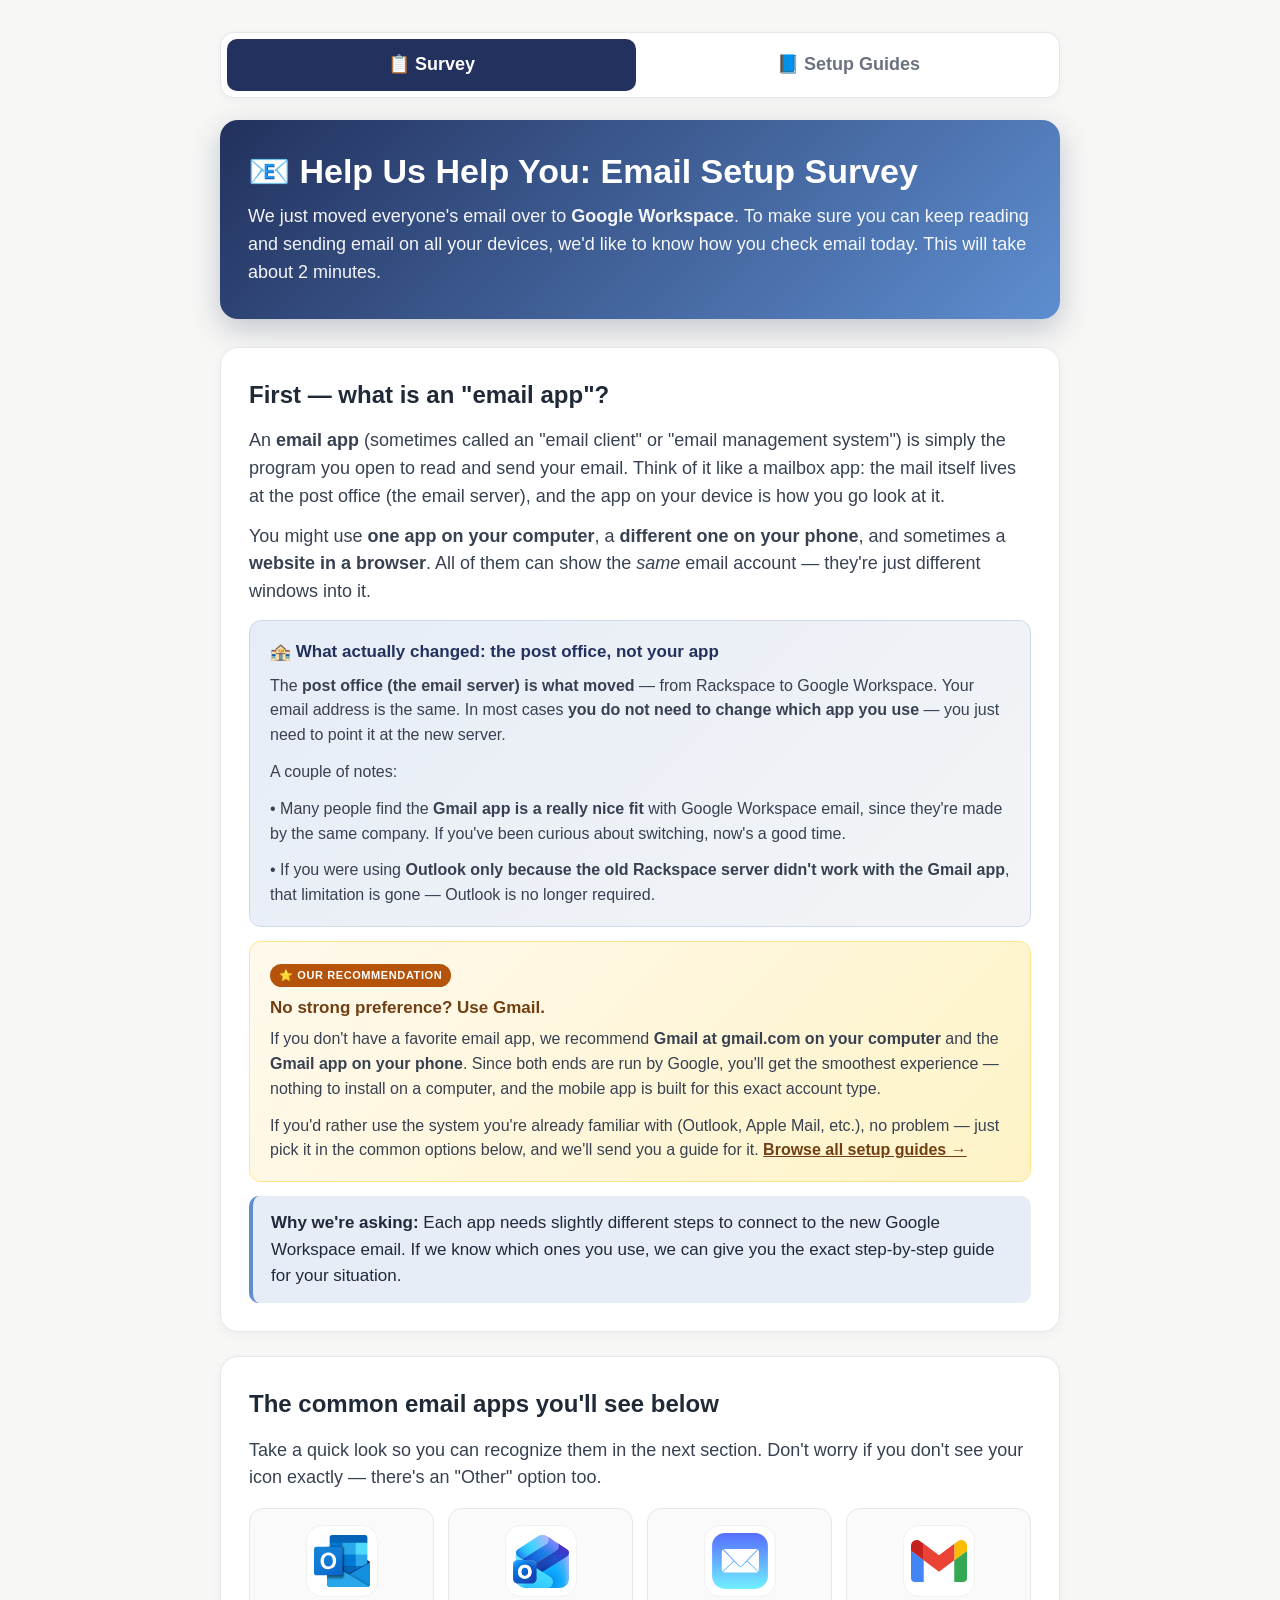
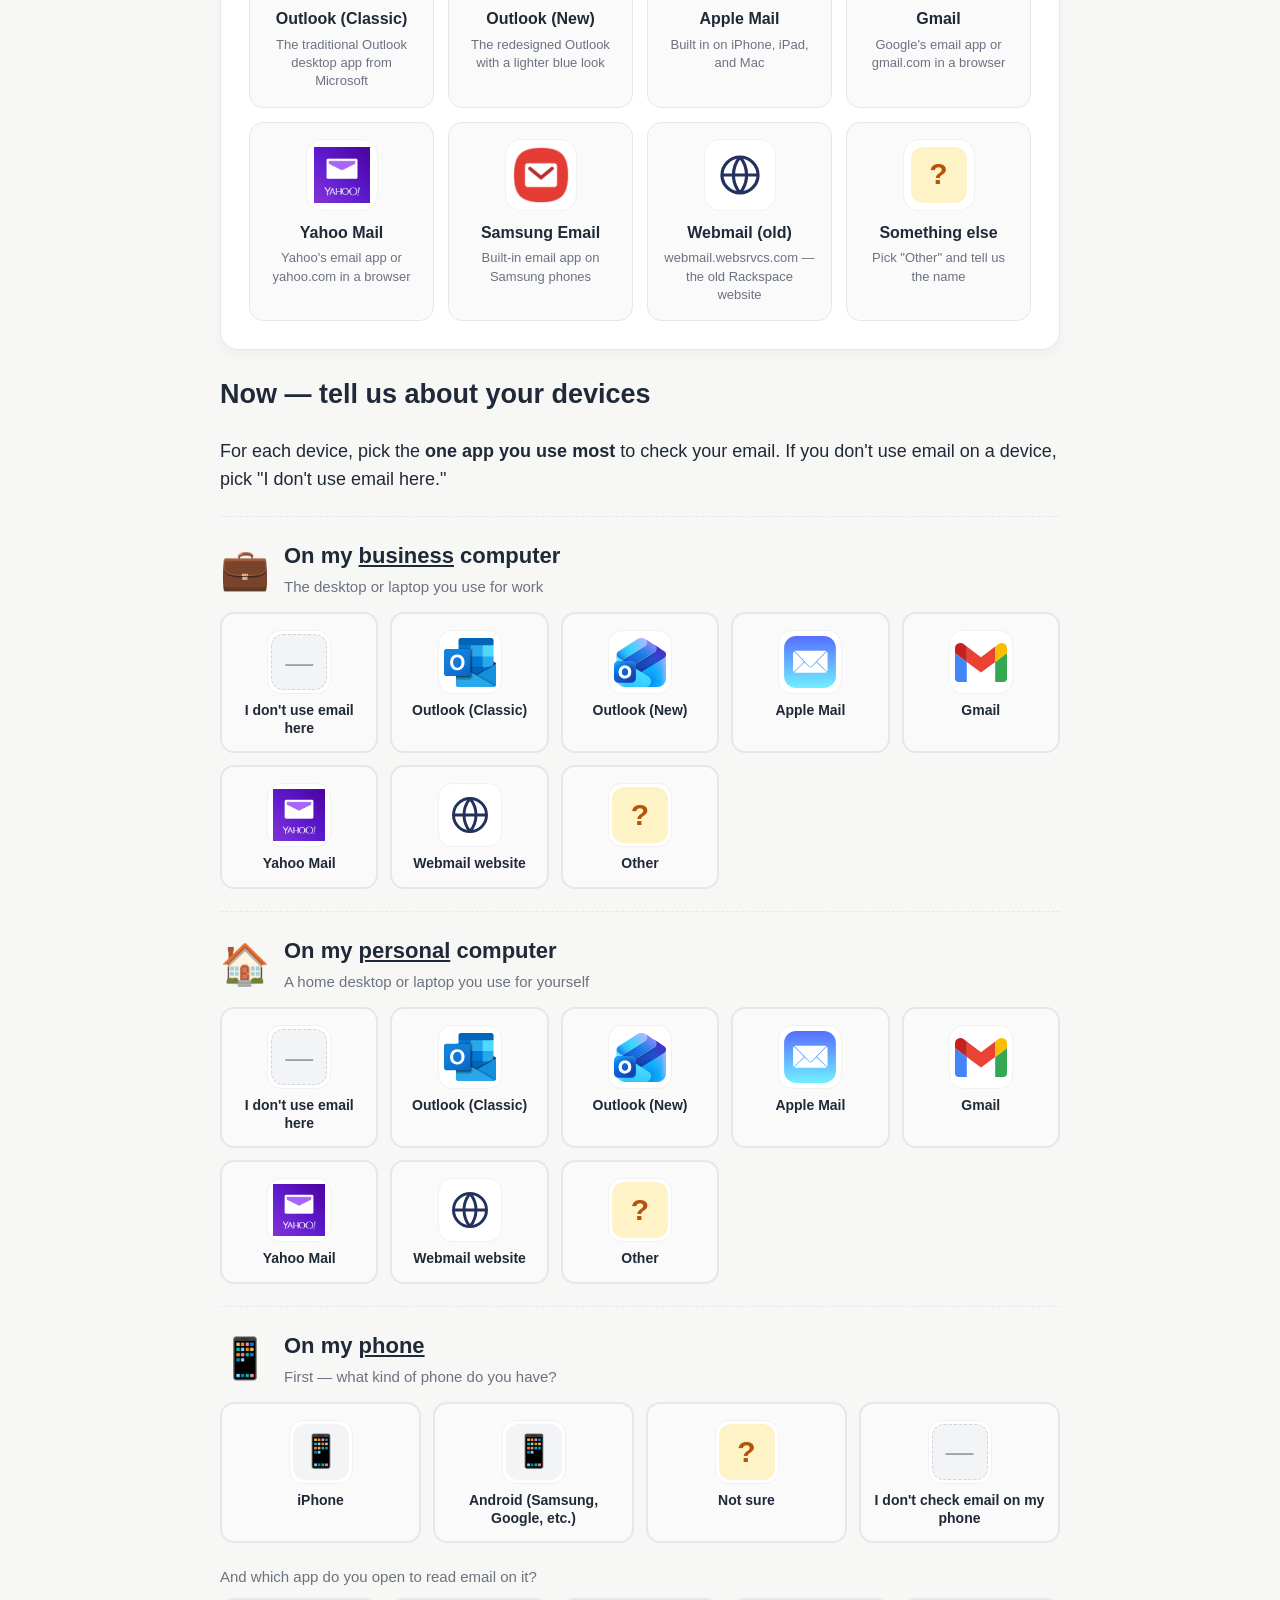
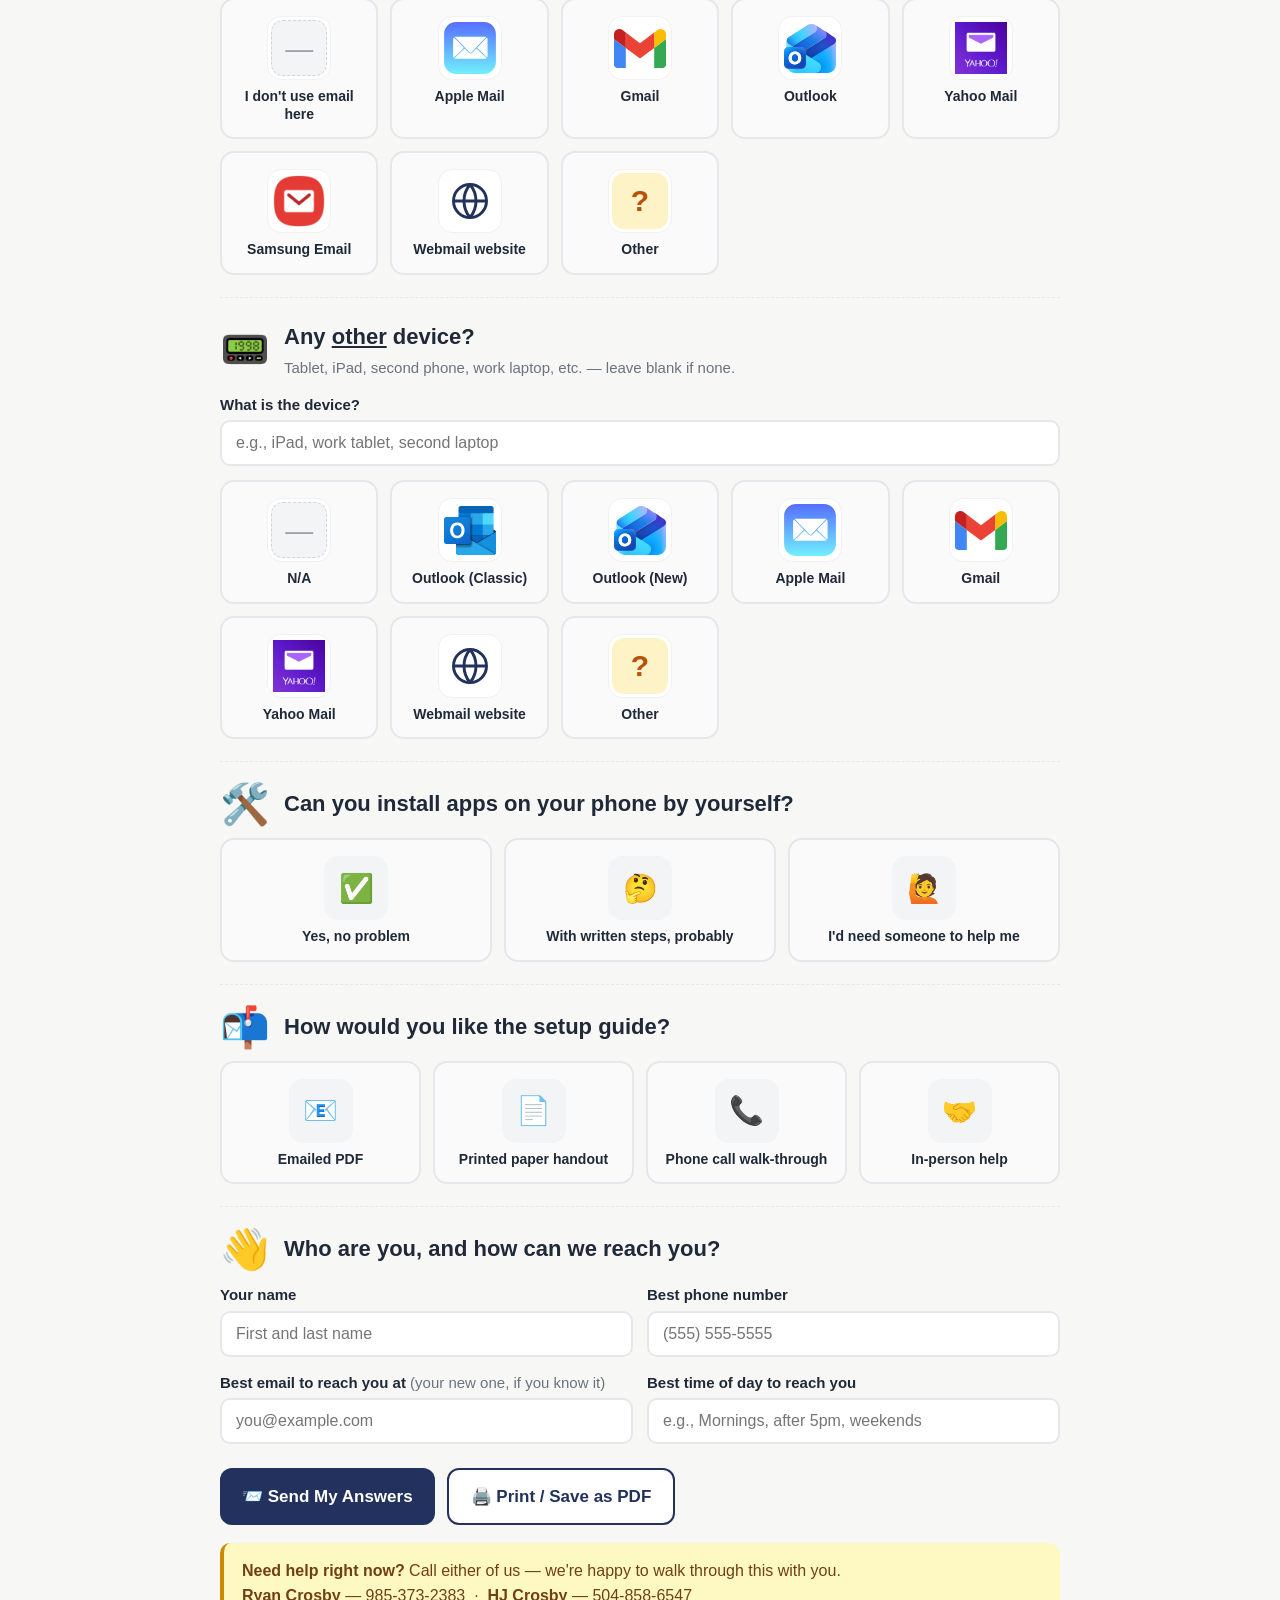
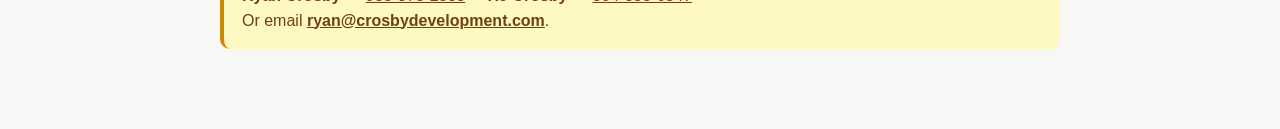
==== index.html @ b4f51222 "Survey: inline guide recommendation based on signed-in state After picking a desktop app on the busi" ====
<!DOCTYPE html>
<html lang="en">
<head>
<meta charset="UTF-8">
<meta name="viewport" content="width=device-width, initial-scale=1.0">
<title>Email Setup Help Survey — Crosby Development</title>
<meta name="description" content="Quick visual survey to help us get your email working after the Google Workspace migration.">
<style>
  :root {
    --bg: #f7f7f5;
    --card: #ffffff;
    --ink: #1f2937;
    --muted: #6b7280;
    --line: #e5e7eb;
    --accent: #22315d;        /* Crosby navy */
    --accent-2: #5e8ed0;      /* Crosby blue */
    --accent-soft: #e6edf7;
    --selected: #16a34a;
    --selected-soft: #dcfce7;
  }

  * { box-sizing: border-box; }

  html, body {
    margin: 0;
    padding: 0;
    background: var(--bg);
    color: var(--ink);
    font-family: -apple-system, BlinkMacSystemFont, "Segoe UI", Roboto, "Helvetica Neue", Arial, sans-serif;
    font-size: 18px;
    line-height: 1.55;
  }

  .wrap {
    max-width: 880px;
    margin: 0 auto;
    padding: 32px 20px 80px;
  }

  header.hero {
    background: linear-gradient(135deg, #22315d 0%, #5e8ed0 100%);
    color: white;
    border-radius: 18px;
    padding: 32px 28px;
    margin-bottom: 28px;
    box-shadow: 0 10px 30px rgba(34, 49, 93, 0.25);
  }

  header.hero h1 {
    margin: 0 0 12px;
    font-size: 34px;
    line-height: 1.15;
  }

  header.hero p {
    margin: 0;
    font-size: 18px;
    opacity: 0.95;
  }

  section.card {
    background: var(--card);
    border: 1px solid var(--line);
    border-radius: 18px;
    padding: 28px;
    margin-bottom: 24px;
    box-shadow: 0 4px 12px rgba(0,0,0,0.04);
  }

  section.card h2 {
    margin-top: 0;
    margin-bottom: 14px;
    font-size: 24px;
    color: var(--ink);
  }

  section.card p {
    margin: 0 0 12px;
    color: #374151;
  }

  .callout {
    background: var(--accent-soft);
    border-left: 4px solid var(--accent-2);
    border-radius: 10px;
    padding: 14px 18px;
    margin-top: 14px;
    color: #1e293b;
    font-size: 17px;
  }

  /* Legend grid */
  .legend-grid {
    display: grid;
    grid-template-columns: repeat(auto-fill, minmax(170px, 1fr));
    gap: 14px;
    margin-top: 16px;
  }

  .legend-tile {
    border: 1px solid var(--line);
    border-radius: 14px;
    padding: 16px;
    text-align: center;
    background: #fafafa;
  }

  .legend-tile .icon-frame {
    margin: 0 auto 10px;
    width: 72px;
    height: 72px;
    border-radius: 16px;
    display: flex;
    align-items: center;
    justify-content: center;
    background: white;
    border: 1px solid #f1f1f1;
    overflow: hidden;
  }

  .legend-tile .icon-frame img {
    width: 56px;
    height: 56px;
    object-fit: contain;
  }

  .legend-tile .name {
    font-weight: 700;
    font-size: 16px;
    margin-bottom: 4px;
  }

  .legend-tile .desc {
    font-size: 13px;
    color: var(--muted);
    line-height: 1.4;
  }

  /* Special inline icons (browser + none + other) — built with SVG inline */
  .icon-browser, .icon-none, .icon-other, .icon-device {
    width: 56px;
    height: 56px;
    border-radius: 12px;
    display: flex;
    align-items: center;
    justify-content: center;
  }
  .icon-browser { background: #eef2ff; }
  .icon-none    { background: #f3f4f6; border: 1px dashed #d1d5db; color:#9ca3af; font-size:28px; }
  .icon-other   { background: #fef3c7; color:#b45309; font-weight:800; font-size:30px; }
  .icon-device  { background: #f3f4f6; font-size: 32px; }

  /* Device questions */
  .device-block {
    margin-top: 22px;
    padding-top: 22px;
    border-top: 1px dashed var(--line);
  }
  .device-block:first-of-type {
    margin-top: 8px;
    padding-top: 0;
    border-top: 0;
  }

  .device-title {
    display: flex;
    align-items: center;
    gap: 14px;
    margin-bottom: 14px;
  }

  .device-emoji {
    font-size: 40px;
    line-height: 1;
  }

  .device-title h3 {
    margin: 0;
    font-size: 22px;
  }

  .device-title .sub {
    color: var(--muted);
    font-size: 15px;
    margin-top: 2px;
  }

  .choice-grid {
    display: grid;
    grid-template-columns: repeat(auto-fill, minmax(140px, 1fr));
    gap: 12px;
  }

  .choice {
    display: block;
    cursor: pointer;
    background: #fafafa;
    border: 2px solid var(--line);
    border-radius: 14px;
    padding: 12px 10px 14px;
    text-align: center;
    transition: all 0.15s ease;
    user-select: none;
    position: relative;
  }

  .choice:hover {
    border-color: var(--accent-2);
    background: white;
  }

  .choice input {
    position: absolute;
    opacity: 0;
    pointer-events: none;
  }

  .choice .icon-frame {
    margin: 4px auto 8px;
    width: 64px;
    height: 64px;
    border-radius: 14px;
    display: flex;
    align-items: center;
    justify-content: center;
    background: white;
    border: 1px solid #f1f1f1;
    overflow: hidden;
  }

  .choice .icon-frame img {
    width: 52px;
    height: 52px;
    object-fit: contain;
  }

  .choice .label {
    font-weight: 600;
    font-size: 14px;
    line-height: 1.25;
  }

  .choice.selected {
    border-color: var(--selected);
    background: var(--selected-soft);
    box-shadow: 0 0 0 3px rgba(22,163,74,0.15);
  }

  .choice.selected::after {
    content: "✓";
    position: absolute;
    top: 6px;
    right: 8px;
    width: 22px;
    height: 22px;
    border-radius: 50%;
    background: var(--selected);
    color: white;
    font-size: 14px;
    font-weight: 800;
    display: flex;
    align-items: center;
    justify-content: center;
  }

  .other-input {
    margin-top: 10px;
    display: none;
  }
  .other-input.show { display: block; }
  .other-input input {
    width: 100%;
    padding: 12px 14px;
    border: 2px solid var(--line);
    border-radius: 10px;
    font-size: 16px;
    font-family: inherit;
  }

  .help-grid {
    display: grid;
    grid-template-columns: repeat(auto-fit, minmax(180px, 1fr));
    gap: 12px;
    margin-top: 12px;
  }
  .help-grid .choice .icon-frame {
    font-size: 28px;
    background: #f3f4f6;
    border: 0;
  }

  .contact-row {
    display: grid;
    grid-template-columns: 1fr 1fr;
    gap: 14px;
    margin-top: 14px;
  }
  @media (max-width: 560px) {
    .contact-row { grid-template-columns: 1fr; }
    header.hero h1 { font-size: 26px; }
  }

  label.field {
    display: block;
    font-weight: 600;
    font-size: 15px;
    color: var(--ink);
    margin-bottom: 4px;
  }

  input[type="text"], input[type="email"], input[type="tel"] {
    width: 100%;
    padding: 12px 14px;
    border: 2px solid var(--line);
    border-radius: 10px;
    font-size: 16px;
    font-family: inherit;
  }
  input:focus { outline: none; border-color: var(--accent-2); }

  .actions {
    display: flex;
    gap: 12px;
    flex-wrap: wrap;
    margin-top: 24px;
  }

  button {
    cursor: pointer;
    border: 0;
    padding: 16px 22px;
    font-size: 17px;
    font-weight: 700;
    border-radius: 12px;
    font-family: inherit;
  }

  button.primary {
    background: var(--accent);
    color: white;
  }
  button.primary:hover { background: #1a274a; }

  button.secondary {
    background: white;
    color: var(--accent);
    border: 2px solid var(--accent);
  }
  button.secondary:hover { background: var(--accent-soft); }

  .return-note {
    background: #fef9c3;
    border-left: 4px solid #ca8a04;
    border-radius: 10px;
    padding: 16px 18px;
    margin-top: 18px;
    font-size: 16px;
    color: #713f12;
  }

  /* Top nav */
  nav.top {
    display: flex;
    gap: 8px;
    background: white;
    border: 1px solid var(--line);
    border-radius: 14px;
    padding: 6px;
    margin-bottom: 22px;
    box-shadow: 0 2px 8px rgba(0,0,0,0.04);
  }
  nav.top a {
    flex: 1;
    text-align: center;
    text-decoration: none;
    color: var(--muted);
    font-weight: 600;
    padding: 12px 14px;
    border-radius: 10px;
    transition: all 0.15s ease;
  }
  nav.top a.active { background: var(--accent); color: white; }
  nav.top a:not(.active):hover { background: var(--accent-soft); color: var(--accent); }

  /* "What changed" highlight block */
  .change-block {
    background: linear-gradient(135deg, #e6edf7 0%, #f3f4f6 100%);
    border: 1px solid #cdd9ee;
    border-radius: 12px;
    padding: 18px 20px;
    margin: 14px 0;
  }
  .change-block h3 {
    margin: 0 0 8px;
    font-size: 17px;
    color: var(--accent);
    display: flex;
    align-items: center;
    gap: 8px;
  }
  .change-block p { margin: 0 0 8px; font-size: 16px; }
  .change-block p:last-child { margin-bottom: 0; }

  /* Recommendation block */
  .reco-block {
    background: linear-gradient(135deg, #fff9ed 0%, #fef3c7 100%);
    border: 1px solid #fde68a;
    border-radius: 12px;
    padding: 18px 20px;
    margin: 14px 0;
    color: #713f12;
  }
  .reco-block .star {
    display: inline-block;
    background: #b45309;
    color: white;
    font-weight: 800;
    font-size: 11px;
    padding: 3px 9px;
    border-radius: 999px;
    text-transform: uppercase;
    letter-spacing: 0.6px;
    margin-bottom: 8px;
  }
  .reco-block h3 { margin: 0 0 6px; font-size: 17px; }
  .reco-block p  { margin: 0 0 8px; font-size: 16px; color: #713f12; }
  .reco-block p:last-child { margin-bottom: 0; }
  .reco-block a { color: #713f12; font-weight: 700; }

  /* Signed-in follow-up question that appears after a desktop app is picked */
  .signed-in-followup {
    margin-top: 18px;
    padding: 16px 18px;
    background: var(--accent-soft);
    border: 1px solid #cdd9ee;
    border-radius: 12px;
  }
  .signed-in-followup .prompt {
    font-size: 16px;
    margin-bottom: 12px;
    color: var(--accent);
  }
  .signed-in-followup .prompt .app-name { font-weight: 800; }
  .signed-in-followup .prompt .sub {
    display: block;
    font-size: 14px;
    color: var(--muted);
    font-weight: 400;
    margin-top: 2px;
  }
  .signed-in-grid {
    grid-template-columns: repeat(auto-fit, minmax(170px, 1fr)) !important;
  }
  .signed-in-grid .icon-frame {
    background: white;
    font-size: 22px;
    border: 1px solid #f1f1f1;
  }

  /* Contextual guide recommendation card */
  .guide-rec {
    margin-top: 14px;
    background: white;
    border: 2px solid var(--accent-2);
    border-radius: 12px;
    padding: 16px 18px;
    box-shadow: 0 4px 12px rgba(34, 49, 93, 0.08);
  }
  .guide-rec.warn {
    border-color: #ca8a04;
    background: #fef9c3;
  }
  .guide-rec.subtle {
    border-color: var(--line);
    box-shadow: none;
    background: #fafafa;
  }
  .guide-rec strong.headline {
    display: block;
    color: var(--accent);
    font-size: 16px;
    margin-bottom: 4px;
  }
  .guide-rec.warn strong.headline { color: #713f12; }
  .guide-rec p {
    margin: 0 0 10px;
    font-size: 15px;
    color: #374151;
  }
  .guide-rec a.guide-link {
    display: inline-block;
    margin-top: 4px;
    background: var(--accent);
    color: white;
    text-decoration: none;
    font-weight: 700;
    padding: 10px 16px;
    border-radius: 10px;
    font-size: 15px;
  }
  .guide-rec a.guide-link:hover { background: #1a274a; }
  .guide-rec.warn a.guide-link { background: #ca8a04; }
  .guide-rec.warn a.guide-link:hover { background: #a16207; }

  /* anti-spam honeypot, hidden from real users */
  .honeypot { position: absolute; left: -10000px; top: auto; width: 1px; height: 1px; overflow: hidden; }

  @media print {
    body { background: white; }
    .actions, .no-print { display: none !important; }
    section.card { box-shadow: none; border: 1px solid #ddd; page-break-inside: avoid; }
    header.hero { background: white !important; color: var(--accent) !important; box-shadow: none; border: 1px solid #ddd; }
    .choice { break-inside: avoid; }
  }
</style>
</head>
<body>
<div class="wrap">

  <nav class="top">
    <a href="/" class="active">📋 Survey</a>
    <a href="/help">📘 Setup Guides</a>
  </nav>

  <header class="hero">
    <h1>📧 Help Us Help You: Email Setup Survey</h1>
    <p>We just moved everyone's email over to <strong>Google Workspace</strong>. To make sure you can keep reading and sending email on all your devices, we'd like to know how you check email today. This will take about 2 minutes.</p>
  </header>

  <!-- EXPLAINER -->
  <section class="card">
    <h2>First — what is an "email app"?</h2>
    <p>An <strong>email app</strong> (sometimes called an "email client" or "email management system") is simply the program you open to read and send your email. Think of it like a mailbox app: the mail itself lives at the post office (the email server), and the app on your device is how you go look at it.</p>
    <p>You might use <strong>one app on your computer</strong>, a <strong>different one on your phone</strong>, and sometimes a <strong>website in a browser</strong>. All of them can show the <em>same</em> email account — they're just different windows into it.</p>

    <div class="change-block">
      <h3>🏤 What actually changed: the post office, not your app</h3>
      <p>The <strong>post office (the email server) is what moved</strong> — from Rackspace to Google Workspace. Your email address is the same. In most cases <strong>you do not need to change which app you use</strong> — you just need to point it at the new server.</p>
      <p>A couple of notes:</p>
      <p>• Many people find the <strong>Gmail app is a really nice fit</strong> with Google Workspace email, since they're made by the same company. If you've been curious about switching, now's a good time.</p>
      <p>• If you were using <strong>Outlook only because the old Rackspace server didn't work with the Gmail app</strong>, that limitation is gone — Outlook is no longer required.</p>
    </div>

    <div class="reco-block">
      <div class="star">⭐ Our recommendation</div>
      <h3>No strong preference? Use Gmail.</h3>
      <p>If you don't have a favorite email app, we recommend <strong>Gmail at gmail.com on your computer</strong> and the <strong>Gmail app on your phone</strong>. Since both ends are run by Google, you'll get the smoothest experience — nothing to install on a computer, and the mobile app is built for this exact account type.</p>
      <p>If you'd rather use the system you're already familiar with (Outlook, Apple Mail, etc.), no problem — just pick it in the common options below, and we'll send you a guide for it. <a href="/help">Browse all setup guides →</a></p>
    </div>

    <div class="callout">
      <strong>Why we're asking:</strong> Each app needs slightly different steps to connect to the new Google Workspace email. If we know which ones you use, we can give you the exact step-by-step guide for your situation.
    </div>
  </section>

  <!-- LEGEND -->
  <section class="card">
    <h2>The common email apps you'll see below</h2>
    <p>Take a quick look so you can recognize them in the next section. Don't worry if you don't see your icon exactly — there's an "Other" option too.</p>
    <div class="legend-grid">

      <div class="legend-tile">
        <div class="icon-frame"><img src="icons/outlook-classic.svg" alt="Outlook Classic"></div>
        <div class="name">Outlook (Classic)</div>
        <div class="desc">The traditional Outlook desktop app from Microsoft</div>
      </div>

      <div class="legend-tile">
        <div class="icon-frame"><img src="icons/outlook-new.svg" alt="Outlook New"></div>
        <div class="name">Outlook (New)</div>
        <div class="desc">The redesigned Outlook with a lighter blue look</div>
      </div>

      <div class="legend-tile">
        <div class="icon-frame"><img src="icons/apple-mail.svg" alt="Apple Mail"></div>
        <div class="name">Apple Mail</div>
        <div class="desc">Built in on iPhone, iPad, and Mac</div>
      </div>

      <div class="legend-tile">
        <div class="icon-frame"><img src="icons/gmail.svg" alt="Gmail"></div>
        <div class="name">Gmail</div>
        <div class="desc">Google's email app or gmail.com in a browser</div>
      </div>

      <div class="legend-tile">
        <div class="icon-frame"><img src="icons/yahoo-mail.png" alt="Yahoo Mail"></div>
        <div class="name">Yahoo Mail</div>
        <div class="desc">Yahoo's email app or yahoo.com in a browser</div>
      </div>

      <div class="legend-tile">
        <div class="icon-frame"><img src="icons/samsung-email.png" alt="Samsung Email"></div>
        <div class="name">Samsung Email</div>
        <div class="desc">Built-in email app on Samsung phones</div>
      </div>

      <div class="legend-tile">
        <div class="icon-frame">
          <svg viewBox="0 0 24 24" width="48" height="48" fill="none" stroke="#22315d" stroke-width="1.6"><circle cx="12" cy="12" r="9"/><path d="M3 12h18M12 3a14 14 0 010 18M12 3a14 14 0 000 18"/></svg>
        </div>
        <div class="name">Webmail (old)</div>
        <div class="desc">webmail.websrvcs.com — the old Rackspace website</div>
      </div>

      <div class="legend-tile">
        <div class="icon-frame"><span class="icon-other">?</span></div>
        <div class="name">Something else</div>
        <div class="desc">Pick "Other" and tell us the name</div>
      </div>

    </div>
  </section>

  <!-- THE SURVEY -->
  <form id="survey" class="card"
        action="https://formsubmit.co/ryan@crosbydevelopment.com"
        method="POST">

    <!-- FormSubmit config -->
    <input type="hidden" name="_cc" value="harryjr@crosbydevelopment.com">
    <input type="hidden" name="_subject" value="📧 Email Setup Survey response">
    <input type="hidden" name="_template" value="table">
    <input type="hidden" name="_captcha" value="false">
    <input type="hidden" name="_autoresponse" value="Thanks — we got your survey. Someone from Crosby Development will reach out to help get your email set up.">
    <!-- Honeypot (real users won't fill this) -->
    <div class="honeypot" aria-hidden="true">
      <label>Leave this empty: <input type="text" name="_honey" tabindex="-1" autocomplete="off"></label>
    </div>

    <h2>Now — tell us about your devices</h2>
    <p>For each device, pick the <strong>one app you use most</strong> to check your email. If you don't use email on a device, pick "I don't use email here."</p>

    <!-- BUSINESS COMPUTER -->
    <div class="device-block">
      <div class="device-title">
        <span class="device-emoji">💼</span>
        <div>
          <h3>On my <u>business</u> computer</h3>
          <div class="sub">The desktop or laptop you use for work</div>
        </div>
      </div>
      <div class="choice-grid" data-question="business_computer">
        <label class="choice"><input type="radio" name="business_computer" value="I don't use email here"><div class="icon-frame"><span class="icon-none">—</span></div><div class="label">I don't use email here</div></label>
        <label class="choice"><input type="radio" name="business_computer" value="Outlook (Classic)"><div class="icon-frame"><img src="icons/outlook-classic.svg" alt=""></div><div class="label">Outlook (Classic)</div></label>
        <label class="choice"><input type="radio" name="business_computer" value="Outlook (New)"><div class="icon-frame"><img src="icons/outlook-new.svg" alt=""></div><div class="label">Outlook (New)</div></label>
        <label class="choice"><input type="radio" name="business_computer" value="Apple Mail"><div class="icon-frame"><img src="icons/apple-mail.svg" alt=""></div><div class="label">Apple Mail</div></label>
        <label class="choice"><input type="radio" name="business_computer" value="Gmail"><div class="icon-frame"><img src="icons/gmail.svg" alt=""></div><div class="label">Gmail</div></label>
        <label class="choice"><input type="radio" name="business_computer" value="Yahoo Mail"><div class="icon-frame"><img src="icons/yahoo-mail.png" alt=""></div><div class="label">Yahoo Mail</div></label>
        <label class="choice"><input type="radio" name="business_computer" value="Webmail website"><div class="icon-frame"><svg viewBox="0 0 24 24" width="44" height="44" fill="none" stroke="#22315d" stroke-width="1.6"><circle cx="12" cy="12" r="9"/><path d="M3 12h18M12 3a14 14 0 010 18M12 3a14 14 0 000 18"/></svg></div><div class="label">Webmail website</div></label>
        <label class="choice"><input type="radio" name="business_computer" value="Other"><div class="icon-frame"><span class="icon-other">?</span></div><div class="label">Other</div></label>
      </div>
      <div class="other-input" data-for="business_computer">
        <input type="text" name="business_computer_other_name" placeholder="What's the name of the app?">
      </div>
      <div class="signed-in-followup" data-for="business_computer" style="display:none;">
        <div class="prompt">
          Is your Crosby email currently set up in <span class="app-name"></span> on this computer?
          <span class="sub">So we send you the exact next step, not the whole guide.</span>
        </div>
        <div class="choice-grid signed-in-grid" data-question="business_computer_signed_in">
          <label class="choice"><input type="radio" name="business_computer_signed_in" value="Yes, signed in"><div class="icon-frame">✅</div><div class="label">Yes — I can read it there right now</div></label>
          <label class="choice"><input type="radio" name="business_computer_signed_in" value="No, not signed in"><div class="icon-frame">⬜</div><div class="label">No — I'd be setting it up fresh</div></label>
          <label class="choice"><input type="radio" name="business_computer_signed_in" value="Not sure"><div class="icon-frame">❓</div><div class="label">Not sure</div></label>
        </div>
      </div>
      <div class="guide-rec-slot" data-for="business_computer"></div>
    </div>

    <!-- PERSONAL COMPUTER -->
    <div class="device-block">
      <div class="device-title">
        <span class="device-emoji">🏠</span>
        <div>
          <h3>On my <u>personal</u> computer</h3>
          <div class="sub">A home desktop or laptop you use for yourself</div>
        </div>
      </div>
      <div class="choice-grid" data-question="personal_computer">
        <label class="choice"><input type="radio" name="personal_computer" value="I don't use email here"><div class="icon-frame"><span class="icon-none">—</span></div><div class="label">I don't use email here</div></label>
        <label class="choice"><input type="radio" name="personal_computer" value="Outlook (Classic)"><div class="icon-frame"><img src="icons/outlook-classic.svg" alt=""></div><div class="label">Outlook (Classic)</div></label>
        <label class="choice"><input type="radio" name="personal_computer" value="Outlook (New)"><div class="icon-frame"><img src="icons/outlook-new.svg" alt=""></div><div class="label">Outlook (New)</div></label>
        <label class="choice"><input type="radio" name="personal_computer" value="Apple Mail"><div class="icon-frame"><img src="icons/apple-mail.svg" alt=""></div><div class="label">Apple Mail</div></label>
        <label class="choice"><input type="radio" name="personal_computer" value="Gmail"><div class="icon-frame"><img src="icons/gmail.svg" alt=""></div><div class="label">Gmail</div></label>
        <label class="choice"><input type="radio" name="personal_computer" value="Yahoo Mail"><div class="icon-frame"><img src="icons/yahoo-mail.png" alt=""></div><div class="label">Yahoo Mail</div></label>
        <label class="choice"><input type="radio" name="personal_computer" value="Webmail website"><div class="icon-frame"><svg viewBox="0 0 24 24" width="44" height="44" fill="none" stroke="#22315d" stroke-width="1.6"><circle cx="12" cy="12" r="9"/><path d="M3 12h18M12 3a14 14 0 010 18M12 3a14 14 0 000 18"/></svg></div><div class="label">Webmail website</div></label>
        <label class="choice"><input type="radio" name="personal_computer" value="Other"><div class="icon-frame"><span class="icon-other">?</span></div><div class="label">Other</div></label>
      </div>
      <div class="other-input" data-for="personal_computer">
        <input type="text" name="personal_computer_other_name" placeholder="What's the name of the app?">
      </div>
      <div class="signed-in-followup" data-for="personal_computer" style="display:none;">
        <div class="prompt">
          Is your Crosby email currently set up in <span class="app-name"></span> on this computer?
          <span class="sub">So we send you the exact next step, not the whole guide.</span>
        </div>
        <div class="choice-grid signed-in-grid" data-question="personal_computer_signed_in">
          <label class="choice"><input type="radio" name="personal_computer_signed_in" value="Yes, signed in"><div class="icon-frame">✅</div><div class="label">Yes — I can read it there right now</div></label>
          <label class="choice"><input type="radio" name="personal_computer_signed_in" value="No, not signed in"><div class="icon-frame">⬜</div><div class="label">No — I'd be setting it up fresh</div></label>
          <label class="choice"><input type="radio" name="personal_computer_signed_in" value="Not sure"><div class="icon-frame">❓</div><div class="label">Not sure</div></label>
        </div>
      </div>
      <div class="guide-rec-slot" data-for="personal_computer"></div>
    </div>

    <!-- PHONE -->
    <div class="device-block">
      <div class="device-title">
        <span class="device-emoji">📱</span>
        <div>
          <h3>On my <u>phone</u></h3>
          <div class="sub">First — what kind of phone do you have?</div>
        </div>
      </div>

      <div class="choice-grid" data-question="phone_type" style="grid-template-columns: repeat(auto-fill, minmax(170px, 1fr));">
        <label class="choice"><input type="radio" name="phone_type" value="iPhone"><div class="icon-frame"><span class="icon-device">📱</span></div><div class="label">iPhone</div></label>
        <label class="choice"><input type="radio" name="phone_type" value="Android"><div class="icon-frame"><span class="icon-device">📱</span></div><div class="label">Android (Samsung, Google, etc.)</div></label>
        <label class="choice"><input type="radio" name="phone_type" value="Not sure"><div class="icon-frame"><span class="icon-other">?</span></div><div class="label">Not sure</div></label>
        <label class="choice"><input type="radio" name="phone_type" value="I don't check email on my phone"><div class="icon-frame"><span class="icon-none">—</span></div><div class="label">I don't check email on my phone</div></label>
      </div>

      <div style="margin-top:22px;">
        <div style="margin-bottom:10px;color:var(--muted);font-size:15px;">And which app do you open to read email on it?</div>
        <div class="choice-grid" data-question="phone_app">
          <label class="choice"><input type="radio" name="phone_app" value="I don't use email here"><div class="icon-frame"><span class="icon-none">—</span></div><div class="label">I don't use email here</div></label>
          <label class="choice"><input type="radio" name="phone_app" value="Apple Mail"><div class="icon-frame"><img src="icons/apple-mail.svg" alt=""></div><div class="label">Apple Mail</div></label>
          <label class="choice"><input type="radio" name="phone_app" value="Gmail"><div class="icon-frame"><img src="icons/gmail.svg" alt=""></div><div class="label">Gmail</div></label>
          <label class="choice"><input type="radio" name="phone_app" value="Outlook"><div class="icon-frame"><img src="icons/outlook-new.svg" alt=""></div><div class="label">Outlook</div></label>
          <label class="choice"><input type="radio" name="phone_app" value="Yahoo Mail"><div class="icon-frame"><img src="icons/yahoo-mail.png" alt=""></div><div class="label">Yahoo Mail</div></label>
          <label class="choice"><input type="radio" name="phone_app" value="Samsung Email"><div class="icon-frame"><img src="icons/samsung-email.png" alt=""></div><div class="label">Samsung Email</div></label>
          <label class="choice"><input type="radio" name="phone_app" value="Webmail website"><div class="icon-frame"><svg viewBox="0 0 24 24" width="44" height="44" fill="none" stroke="#22315d" stroke-width="1.6"><circle cx="12" cy="12" r="9"/><path d="M3 12h18M12 3a14 14 0 010 18M12 3a14 14 0 000 18"/></svg></div><div class="label">Webmail website</div></label>
          <label class="choice"><input type="radio" name="phone_app" value="Other"><div class="icon-frame"><span class="icon-other">?</span></div><div class="label">Other</div></label>
        </div>
        <div class="other-input" data-for="phone_app">
          <input type="text" name="phone_app_other_name" placeholder="What's the name of the app?">
        </div>
      </div>
    </div>

    <!-- OTHER DEVICE -->
    <div class="device-block">
      <div class="device-title">
        <span class="device-emoji">📟</span>
        <div>
          <h3>Any <u>other</u> device?</h3>
          <div class="sub">Tablet, iPad, second phone, work laptop, etc. — leave blank if none.</div>
        </div>
      </div>
      <label class="field" for="other_device_name">What is the device?</label>
      <input type="text" id="other_device_name" name="other_device_name" placeholder="e.g., iPad, work tablet, second laptop">
      <div style="margin-top:14px;">
        <div class="choice-grid" data-question="other_device_app">
          <label class="choice"><input type="radio" name="other_device_app" value="N/A"><div class="icon-frame"><span class="icon-none">—</span></div><div class="label">N/A</div></label>
          <label class="choice"><input type="radio" name="other_device_app" value="Outlook (Classic)"><div class="icon-frame"><img src="icons/outlook-classic.svg" alt=""></div><div class="label">Outlook (Classic)</div></label>
          <label class="choice"><input type="radio" name="other_device_app" value="Outlook (New)"><div class="icon-frame"><img src="icons/outlook-new.svg" alt=""></div><div class="label">Outlook (New)</div></label>
          <label class="choice"><input type="radio" name="other_device_app" value="Apple Mail"><div class="icon-frame"><img src="icons/apple-mail.svg" alt=""></div><div class="label">Apple Mail</div></label>
          <label class="choice"><input type="radio" name="other_device_app" value="Gmail"><div class="icon-frame"><img src="icons/gmail.svg" alt=""></div><div class="label">Gmail</div></label>
          <label class="choice"><input type="radio" name="other_device_app" value="Yahoo Mail"><div class="icon-frame"><img src="icons/yahoo-mail.png" alt=""></div><div class="label">Yahoo Mail</div></label>
          <label class="choice"><input type="radio" name="other_device_app" value="Webmail website"><div class="icon-frame"><svg viewBox="0 0 24 24" width="44" height="44" fill="none" stroke="#22315d" stroke-width="1.6"><circle cx="12" cy="12" r="9"/><path d="M3 12h18M12 3a14 14 0 010 18M12 3a14 14 0 000 18"/></svg></div><div class="label">Webmail website</div></label>
          <label class="choice"><input type="radio" name="other_device_app" value="Other"><div class="icon-frame"><span class="icon-other">?</span></div><div class="label">Other</div></label>
        </div>
        <div class="other-input" data-for="other_device_app">
          <input type="text" name="other_device_app_other_name" placeholder="What's the name of the app?">
        </div>
      </div>
    </div>

    <!-- HELP COMFORT -->
    <div class="device-block">
      <div class="device-title">
        <span class="device-emoji">🛠️</span>
        <div>
          <h3>Can you install apps on your phone by yourself?</h3>
        </div>
      </div>
      <div class="help-grid" data-question="can_install">
        <label class="choice"><input type="radio" name="can_install" value="Yes, no problem"><div class="icon-frame">✅</div><div class="label">Yes, no problem</div></label>
        <label class="choice"><input type="radio" name="can_install" value="With written steps, probably"><div class="icon-frame">🤔</div><div class="label">With written steps, probably</div></label>
        <label class="choice"><input type="radio" name="can_install" value="I'd need someone to help me"><div class="icon-frame">🙋</div><div class="label">I'd need someone to help me</div></label>
      </div>
    </div>

    <div class="device-block">
      <div class="device-title">
        <span class="device-emoji">📬</span>
        <div>
          <h3>How would you like the setup guide?</h3>
        </div>
      </div>
      <div class="help-grid" data-question="guide_format">
        <label class="choice"><input type="radio" name="guide_format" value="Emailed PDF"><div class="icon-frame">📧</div><div class="label">Emailed PDF</div></label>
        <label class="choice"><input type="radio" name="guide_format" value="Printed paper handout"><div class="icon-frame">📄</div><div class="label">Printed paper handout</div></label>
        <label class="choice"><input type="radio" name="guide_format" value="Phone call walk-through"><div class="icon-frame">📞</div><div class="label">Phone call walk-through</div></label>
        <label class="choice"><input type="radio" name="guide_format" value="In-person help"><div class="icon-frame">🤝</div><div class="label">In-person help</div></label>
      </div>
    </div>

    <!-- CONTACT -->
    <div class="device-block">
      <div class="device-title">
        <span class="device-emoji">👋</span>
        <div>
          <h3>Who are you, and how can we reach you?</h3>
        </div>
      </div>
      <div class="contact-row">
        <div>
          <label class="field" for="name">Your name</label>
          <input type="text" id="name" name="name" placeholder="First and last name" required>
        </div>
        <div>
          <label class="field" for="phone">Best phone number</label>
          <input type="tel" id="phone" name="phone" placeholder="(555) 555-5555">
        </div>
      </div>
      <div class="contact-row">
        <div>
          <label class="field" for="email">Best email to reach you at <span style="font-weight:400;color:var(--muted);">(your new one, if you know it)</span></label>
          <input type="email" id="email" name="email" placeholder="you@example.com" required>
        </div>
        <div>
          <label class="field" for="best_time">Best time of day to reach you</label>
          <input type="text" id="best_time" name="best_time" placeholder="e.g., Mornings, after 5pm, weekends">
        </div>
      </div>
    </div>

    <!-- SUBMIT -->
    <div class="actions">
      <button type="submit" class="primary">📨 Send My Answers</button>
      <button type="button" class="secondary" onclick="window.print()">🖨️ Print / Save as PDF</button>
    </div>

    <div class="return-note">
      <strong>Need help right now?</strong> Call either of us — we're happy to walk through this with you.<br>
      <strong>Ryan Crosby</strong> — <a href="tel:9853732383" style="color:#713f12;">985-373-2383</a> &nbsp;·&nbsp;
      <strong>HJ Crosby</strong> — <a href="tel:5048586547" style="color:#713f12;">504-858-6547</a><br>
      Or email <a href="mailto:ryan@crosbydevelopment.com" style="color:#713f12;font-weight:700;">ryan@crosbydevelopment.com</a>.
    </div>

  </form>

</div>

<script>
  // Highlight selected choice tile + show "other" text box when needed.
  document.querySelectorAll('.choice-grid, .help-grid').forEach(grid => {
    grid.addEventListener('change', e => {
      if (e.target.type !== 'radio') return;
      const name = e.target.name;
      grid.querySelectorAll('.choice').forEach(c => c.classList.remove('selected'));
      e.target.closest('.choice').classList.add('selected');

      const otherBox = document.querySelector('.other-input[data-for="' + name + '"]');
      if (otherBox) {
        if (e.target.value === 'Other') otherBox.classList.add('show');
        else otherBox.classList.remove('show');
      }
    });
  });

  // Guide-recommendation logic for desktop pickers.
  // After picking an app on business_computer / personal_computer, ask
  // "currently signed in?" and surface a direct link into the matching
  // guide (Phase 1 vs Phase 2 anchor).
  const COMPUTER_DEVICES = ['business_computer', 'personal_computer'];
  const APP_GUIDES = {
    'Outlook (Classic)': { url: 'guides/outlook-classic-windows.html', name: 'Outlook (Classic) for Windows', hasPhases: true },
    'Outlook (New)':     { url: 'guides/outlook-new-windows.html',     name: 'Outlook (New) for Windows',     hasPhases: true },
    'Apple Mail':        { url: 'guides/apple-mail-mac.html',          name: 'Apple Mail on Mac',              hasPhases: true },
    'Gmail':             { url: 'guides/gmail-web.html',               name: 'Gmail at gmail.com',             hasPhases: false }
  };

  function escapeHtml(s) {
    return s.replace(/[&<>"']/g, c => ({'&':'&amp;','<':'&lt;','>':'&gt;','"':'&quot;',"'":'&#39;'}[c]));
  }

  function updateGuideRec(device) {
    const app = document.querySelector('input[name="' + device + '"]:checked')?.value;
    const signedIn = document.querySelector('input[name="' + device + '_signed_in"]:checked')?.value;
    const followUp = document.querySelector('.signed-in-followup[data-for="' + device + '"]');
    const recSlot  = document.querySelector('.guide-rec-slot[data-for="' + device + '"]');
    if (!followUp || !recSlot) return;

    // Reset
    const setRec = (html) => { recSlot.innerHTML = html; };
    const hideFollowUp = () => {
      followUp.style.display = 'none';
      // Clear any previous signed-in answer if app changed away from a guide-eligible one
      followUp.querySelectorAll('input[type=radio]').forEach(r => { r.checked = false; });
      followUp.querySelectorAll('.choice').forEach(c => c.classList.remove('selected'));
    };

    if (!app || app === "I don't use email here") {
      hideFollowUp();
      setRec('');
      return;
    }

    if (app === 'Webmail website') {
      hideFollowUp();
      setRec(
        '<div class="guide-rec warn">' +
          '<strong class="headline">⚠ The old webmail site is being shut off.</strong>' +
          '<p>webmail.websrvcs.com only worked with the old Rackspace server. For checking email in a browser going forward, use <strong>gmail.com</strong> — same idea, just on the new server.</p>' +
          '<a class="guide-link" href="guides/gmail-web.html">→ Open the Gmail at gmail.com guide</a>' +
        '</div>'
      );
      return;
    }

    if (app === 'Other') {
      hideFollowUp();
      setRec(
        '<div class="guide-rec subtle">' +
          '<strong class="headline">We\'ll send tailored steps for that app.</strong>' +
          '<p>Make sure you filled in the app name above. We\'ll match it to the right guide (or write you one) when we follow up.</p>' +
        '</div>'
      );
      return;
    }

    const guide = APP_GUIDES[app];
    if (!guide) {
      hideFollowUp();
      setRec('');
      return;
    }

    // Show the signed-in follow-up
    followUp.style.display = 'block';
    followUp.querySelectorAll('.app-name').forEach(s => { s.textContent = guide.name; });

    if (!signedIn) {
      setRec(
        '<div class="guide-rec subtle">' +
          '<p>Once you answer above, we\'ll point you straight at the matching section of the guide.</p>' +
          '<a class="guide-link" href="' + guide.url + '">→ Open the ' + escapeHtml(guide.name) + ' guide</a>' +
        '</div>'
      );
      return;
    }

    if (!guide.hasPhases) {
      // Gmail at gmail.com — same path regardless of "signed in"
      if (signedIn === 'Yes, signed in') {
        setRec(
          '<div class="guide-rec">' +
            '<strong class="headline">✓ You\'re already there.</strong>' +
            '<p>You can keep using gmail.com exactly as you have been. The Crosby account works the same way now that it\'s on Google\'s server.</p>' +
            '<a class="guide-link" href="' + guide.url + '">→ Open the gmail.com guide (just in case)</a>' +
          '</div>'
        );
      } else {
        setRec(
          '<div class="guide-rec">' +
            '<strong class="headline">Sign in at gmail.com.</strong>' +
            '<p>Nothing to install. Go to gmail.com and sign in with your @crosbydevelopment.com address — the guide walks each step.</p>' +
            '<a class="guide-link" href="' + guide.url + '">→ Open the Gmail at gmail.com guide</a>' +
          '</div>'
        );
      }
      return;
    }

    // Outlook + Apple Mail — has Phase 1 (remove old) / Phase 2 (add new)
    if (signedIn === 'Yes, signed in') {
      setRec(
        '<div class="guide-rec">' +
          '<strong class="headline">Start with Phase 1 — Remove the old account.</strong>' +
          '<p>Your current setup is talking to the old Rackspace server. You\'ll remove that account first, then re-add through Google in Phase 2.</p>' +
          '<a class="guide-link" href="' + guide.url + '#phase-1">→ Open ' + escapeHtml(guide.name) + ' — Phase 1</a>' +
        '</div>'
      );
    } else if (signedIn === 'No, not signed in') {
      setRec(
        '<div class="guide-rec">' +
          '<strong class="headline">Skip straight to Phase 2 — Add your Workspace account.</strong>' +
          '<p>Nothing to remove — you can go right to the add-account flow.</p>' +
          '<a class="guide-link" href="' + guide.url + '#phase-2">→ Open ' + escapeHtml(guide.name) + ' — Phase 2</a>' +
        '</div>'
      );
    } else { // Not sure
      setRec(
        '<div class="guide-rec subtle">' +
          '<strong class="headline">Start at the top — the guide covers both cases.</strong>' +
          '<p>Phase 1 is clearly marked "skip if you\'ve never set up Crosby email here," so you can\'t go wrong.</p>' +
          '<a class="guide-link" href="' + guide.url + '">→ Open ' + escapeHtml(guide.name) + '</a>' +
        '</div>'
      );
    }
  }

  // Listen for changes on either the app picker or the signed-in follow-up.
  COMPUTER_DEVICES.forEach(device => {
    document.querySelectorAll('input[name="' + device + '"], input[name="' + device + '_signed_in"]').forEach(input => {
      input.addEventListener('change', () => updateGuideRec(device));
    });
  });
</script>
</body>
</html>
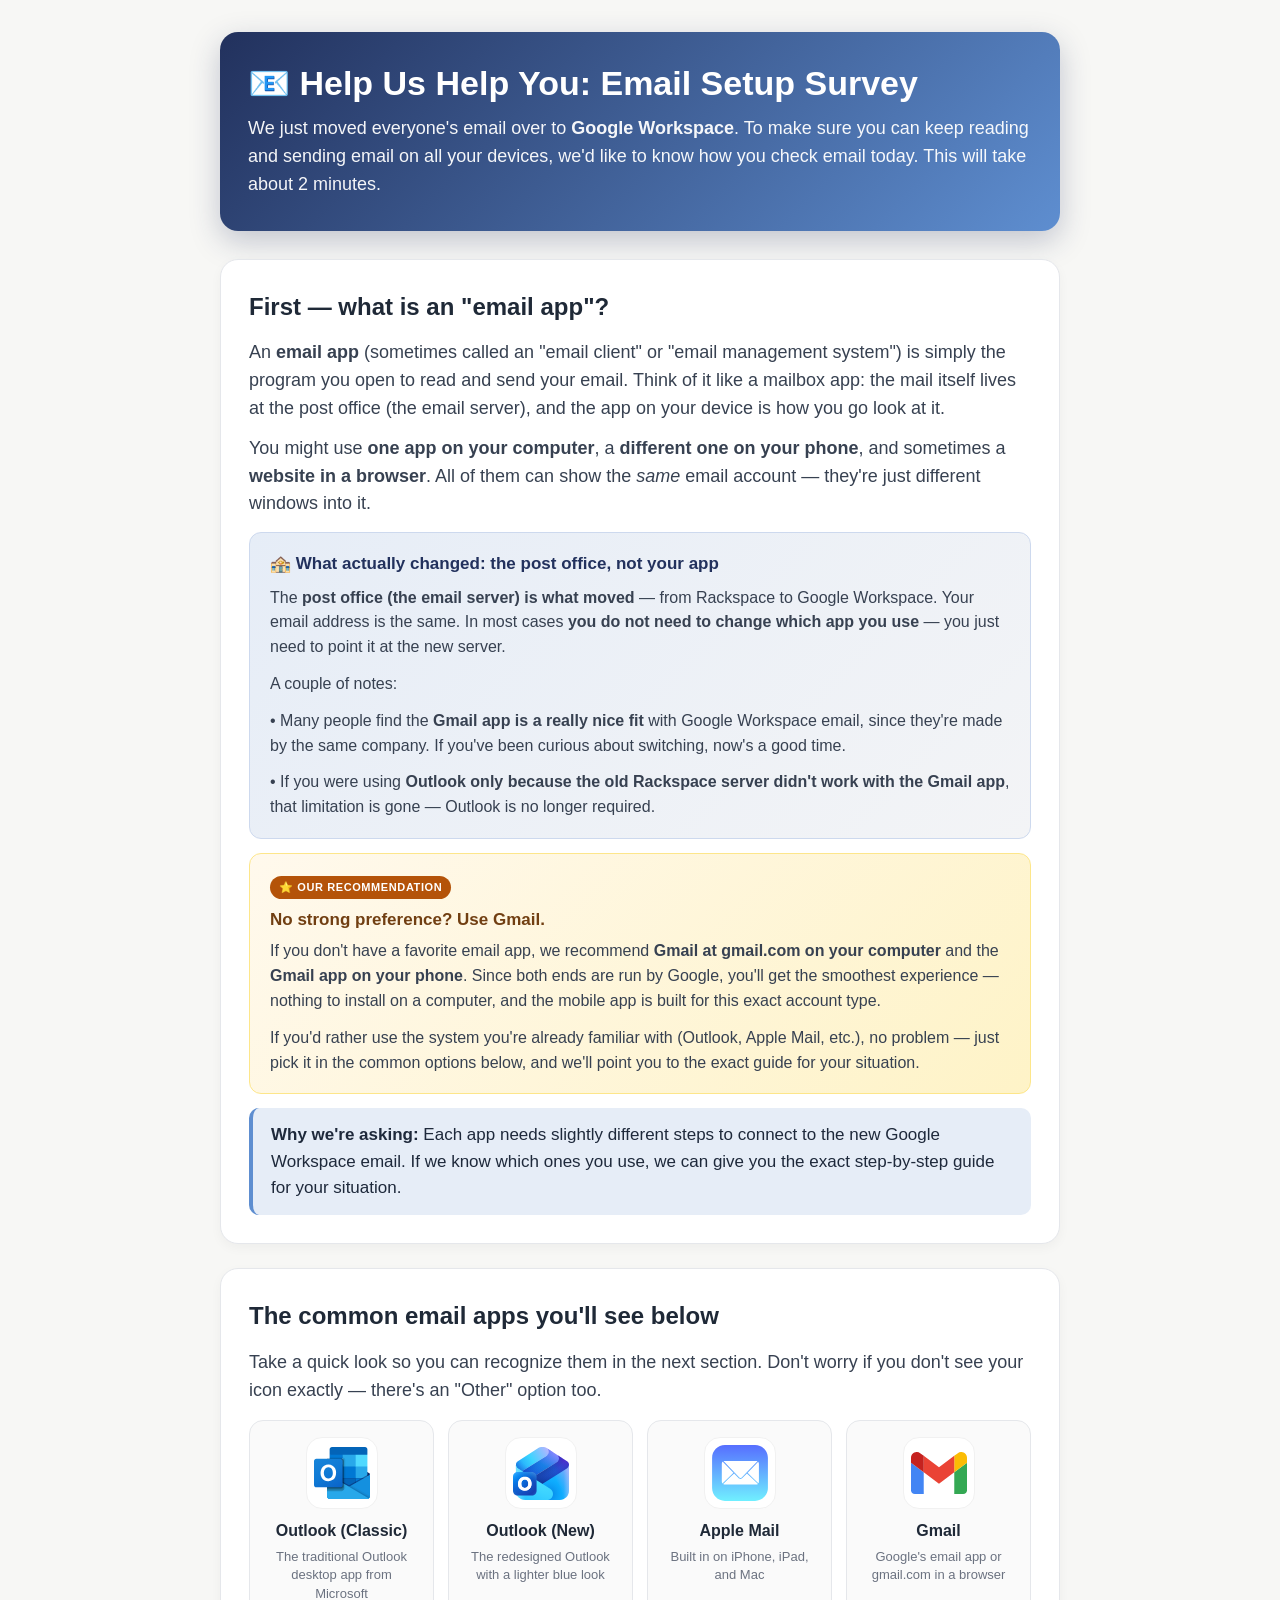
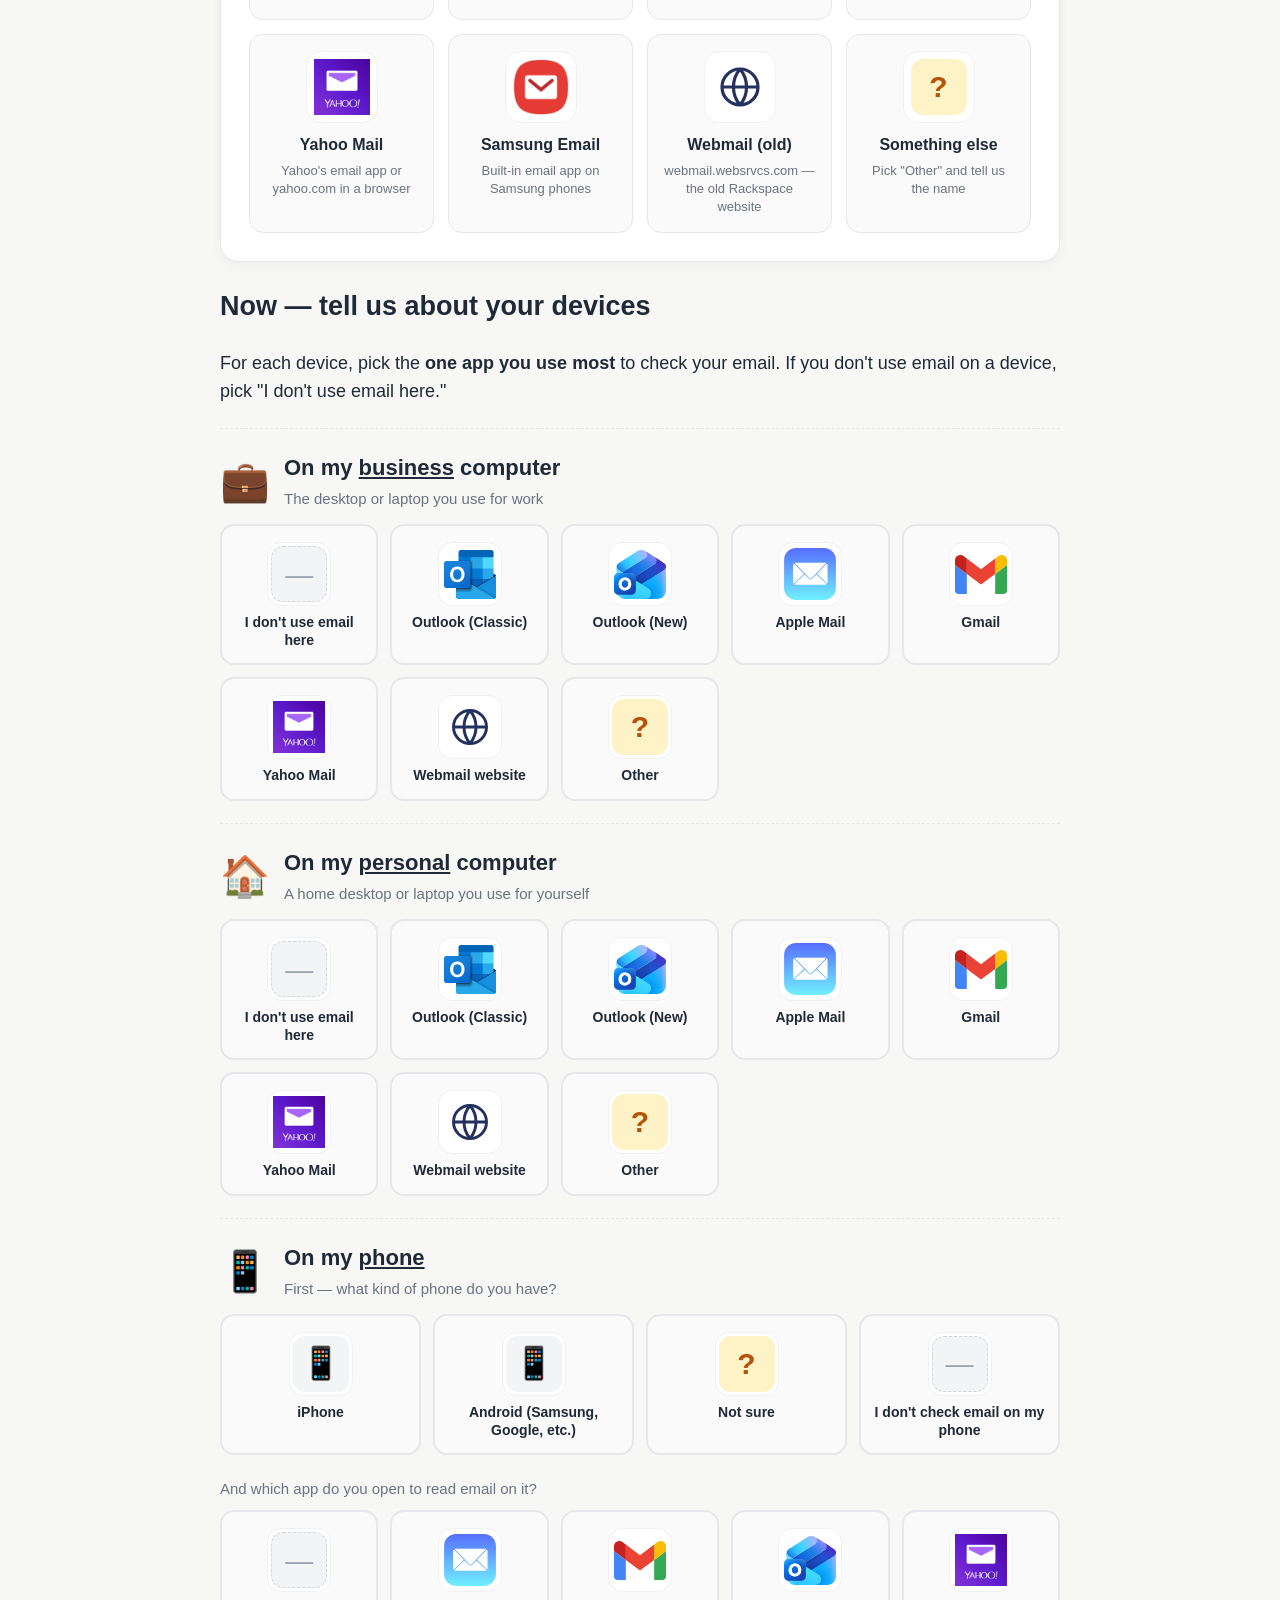
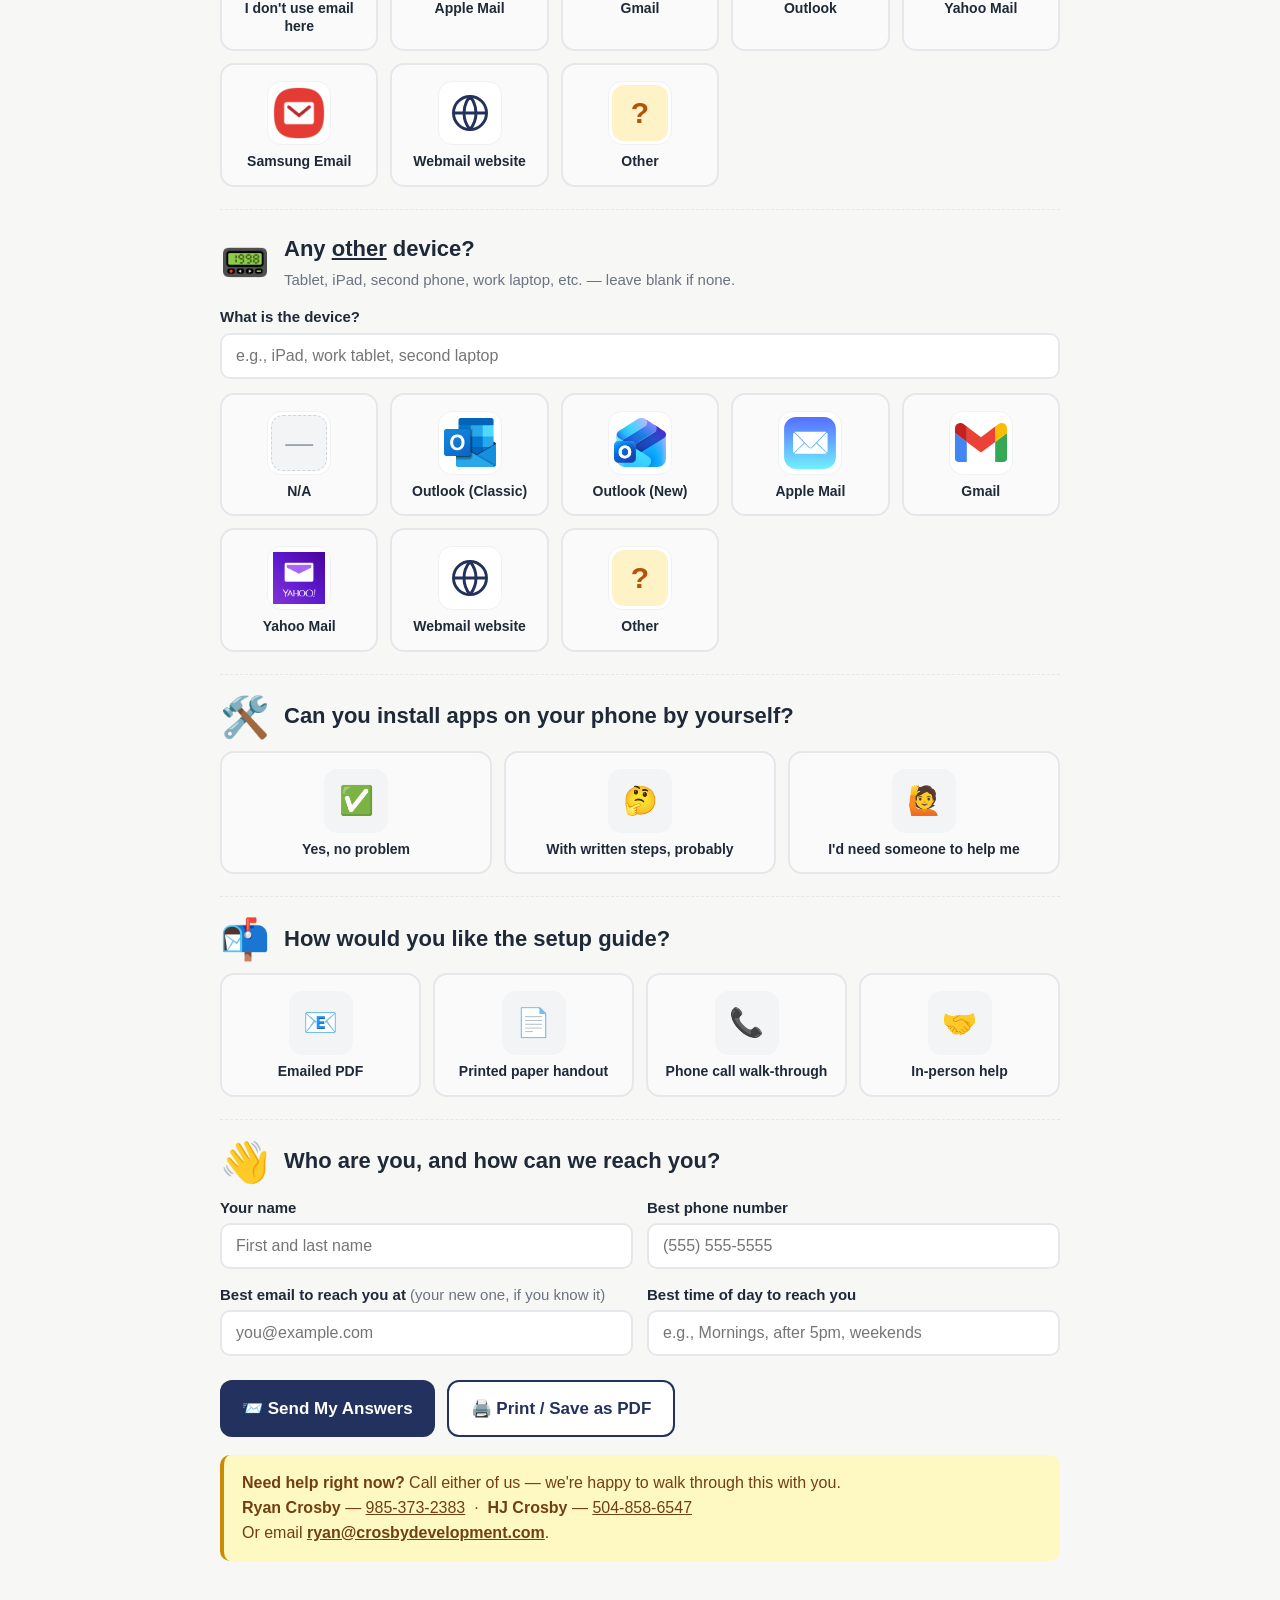
==== commit 1c1ba8ac: "Survey-only flow + floating Need-help widget on every guide The /help index is no longer linked from" ====
--- a/index.html
+++ b/index.html
@@ -517,11 +517,6 @@
 <body>
 <div class="wrap">
 
-  <nav class="top">
-    <a href="/" class="active">📋 Survey</a>
-    <a href="/help">📘 Setup Guides</a>
-  </nav>
-
   <header class="hero">
     <h1>📧 Help Us Help You: Email Setup Survey</h1>
     <p>We just moved everyone's email over to <strong>Google Workspace</strong>. To make sure you can keep reading and sending email on all your devices, we'd like to know how you check email today. This will take about 2 minutes.</p>
@@ -545,7 +540,7 @@
       <div class="star">⭐ Our recommendation</div>
       <h3>No strong preference? Use Gmail.</h3>
       <p>If you don't have a favorite email app, we recommend <strong>Gmail at gmail.com on your computer</strong> and the <strong>Gmail app on your phone</strong>. Since both ends are run by Google, you'll get the smoothest experience — nothing to install on a computer, and the mobile app is built for this exact account type.</p>
-      <p>If you'd rather use the system you're already familiar with (Outlook, Apple Mail, etc.), no problem — just pick it in the common options below, and we'll send you a guide for it. <a href="/help">Browse all setup guides →</a></p>
+      <p>If you'd rather use the system you're already familiar with (Outlook, Apple Mail, etc.), no problem — just pick it in the common options below, and we'll point you to the exact guide for your situation.</p>
     </div>
 
     <div class="callout">
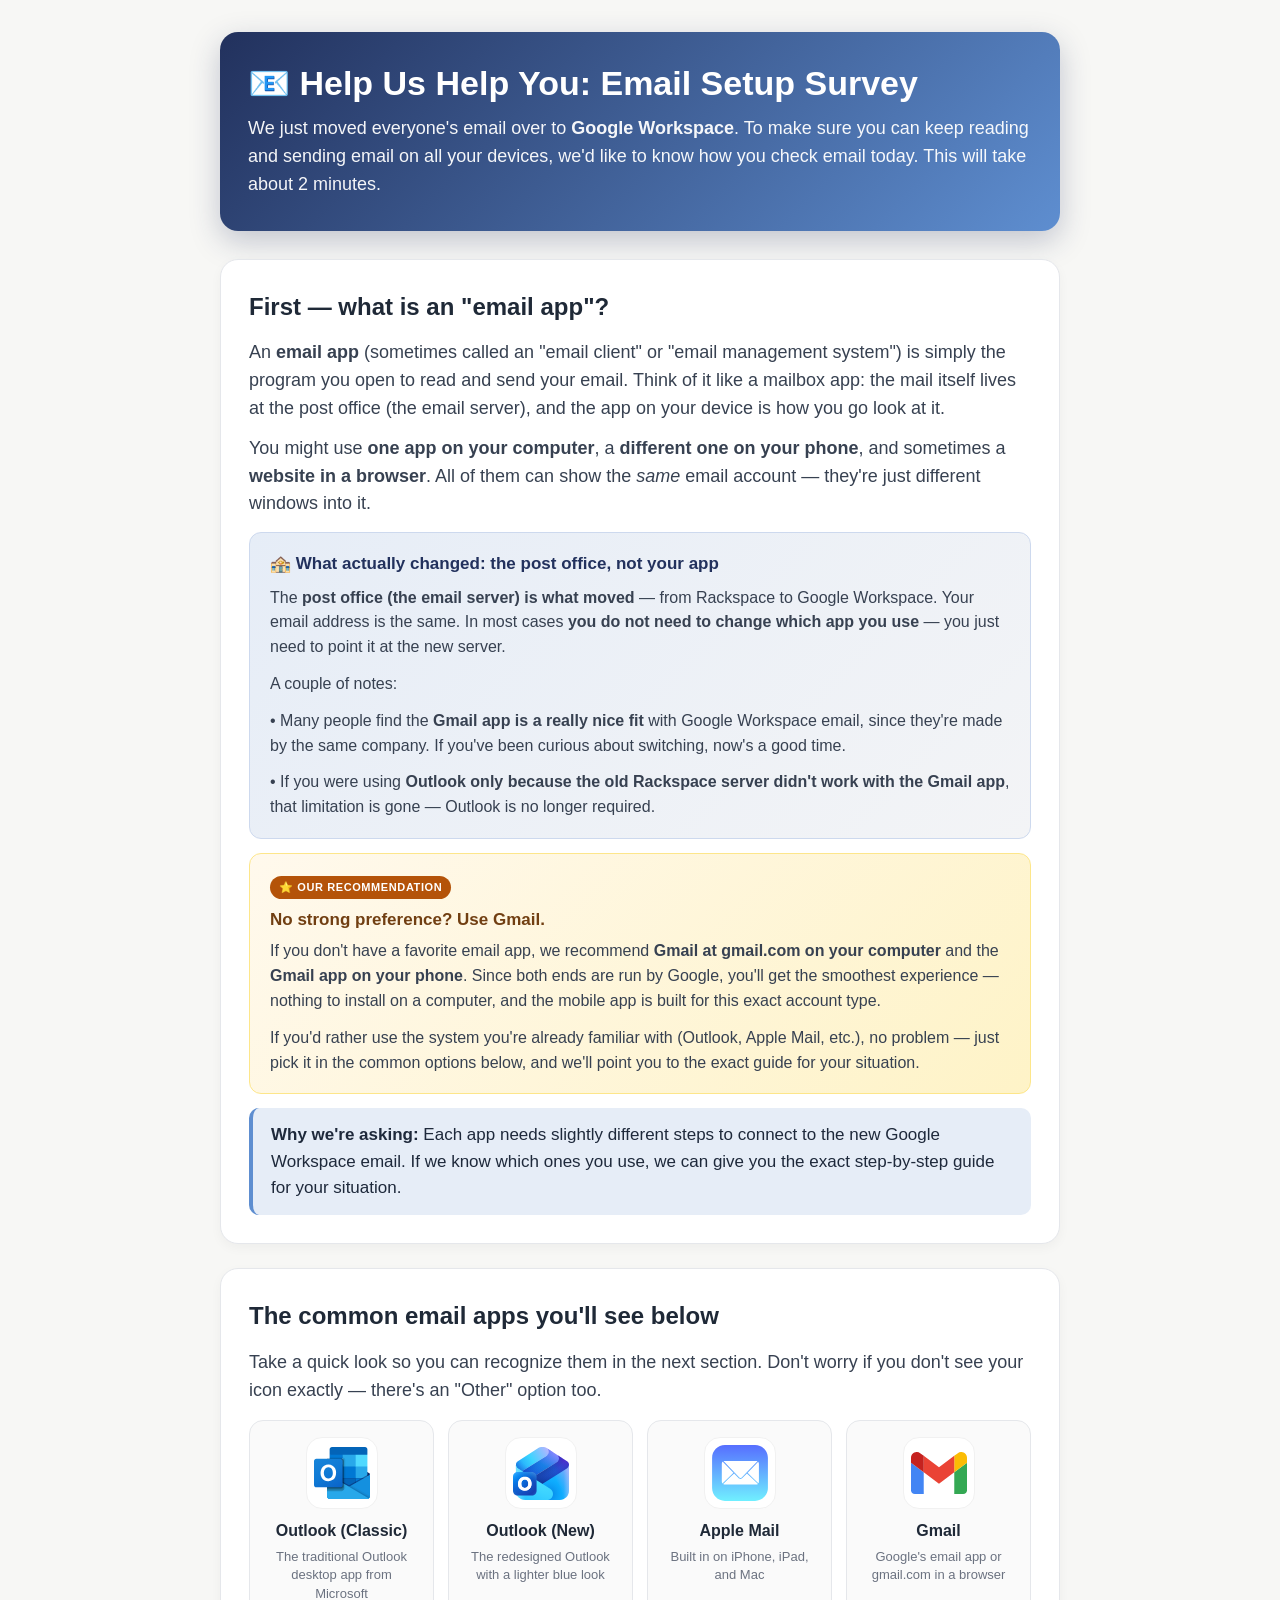
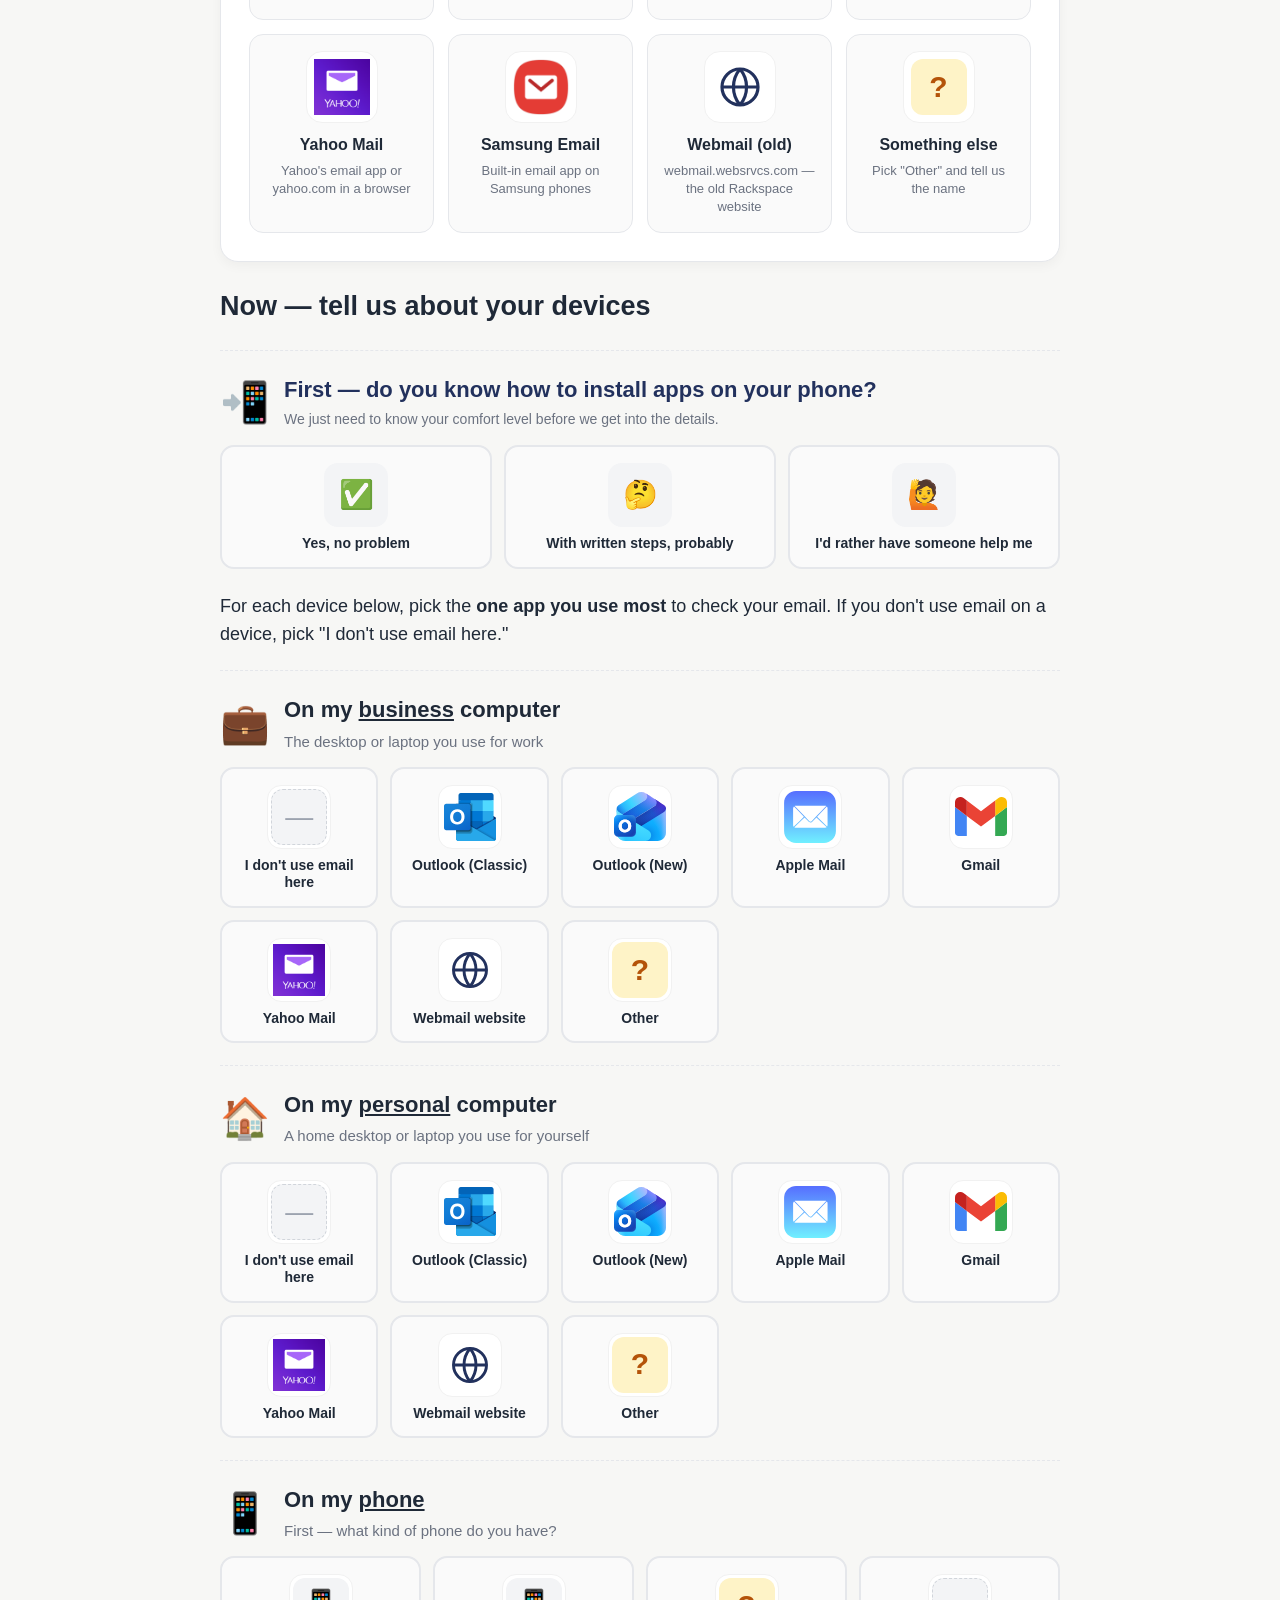
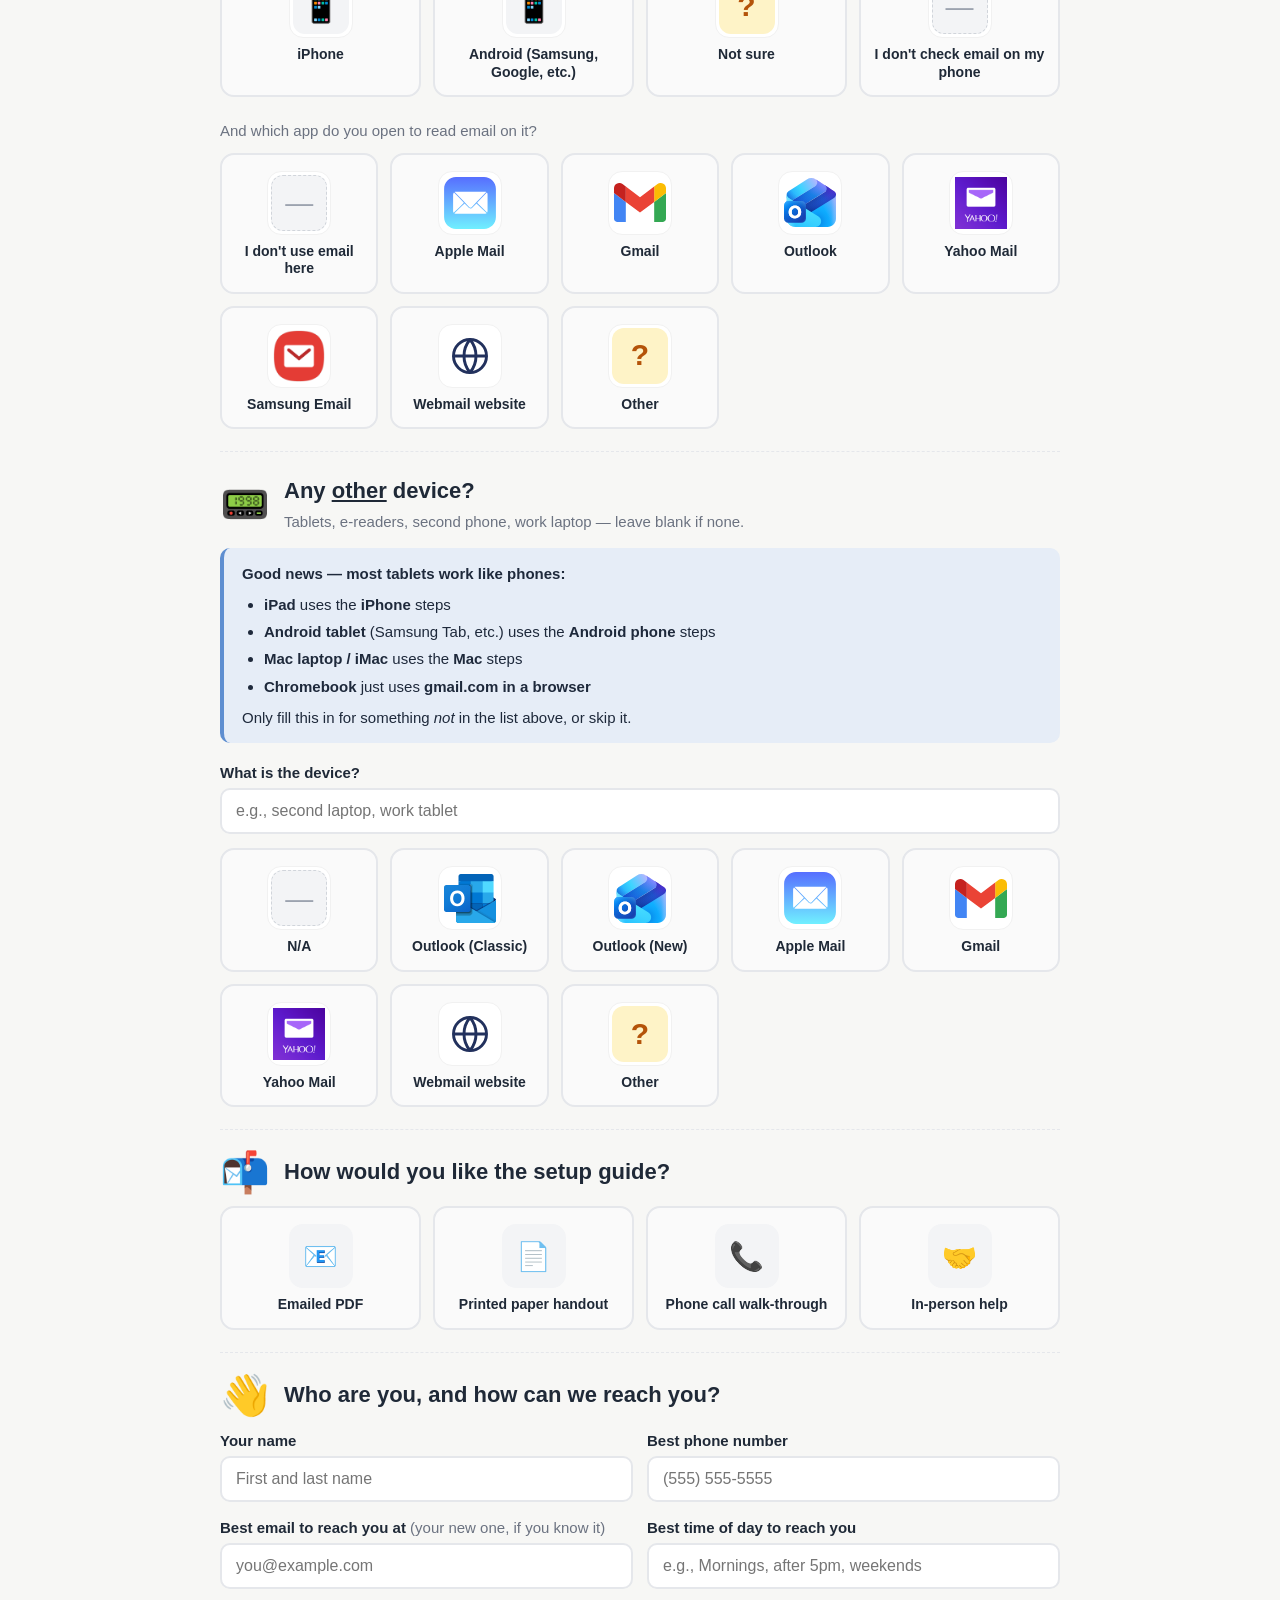
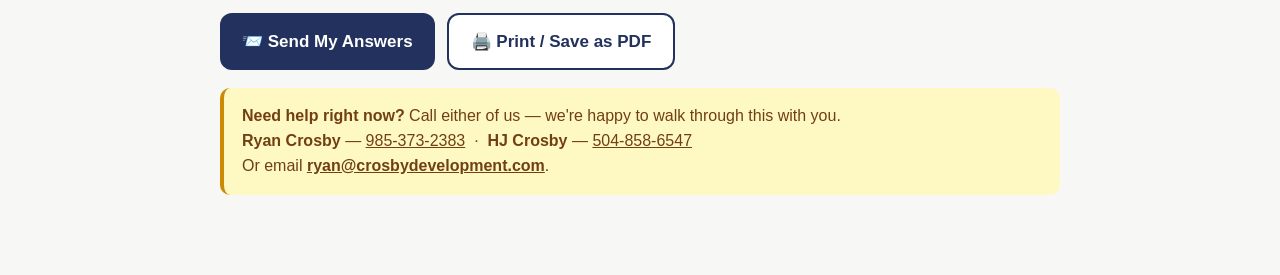
==== commit ae91a8aa: "Survey: first-step comfort gate + tablet equivalence note - "Do you know how to install apps on your" ====
--- a/index.html
+++ b/index.html
@@ -427,29 +427,155 @@
   .reco-block p:last-child { margin-bottom: 0; }
   .reco-block a { color: #713f12; font-weight: 700; }
 
-  /* Signed-in follow-up question that appears after a desktop app is picked */
-  .signed-in-followup {
+  /* Step blocks revealed progressively after picking an app */
+  .path-followup, .signed-in-followup {
     margin-top: 18px;
-    padding: 16px 18px;
+    padding: 18px 18px 16px;
     background: var(--accent-soft);
     border: 1px solid #cdd9ee;
     border-radius: 12px;
   }
-  .signed-in-followup .prompt {
-    font-size: 16px;
-    margin-bottom: 12px;
+  .followup-label {
+    display: inline-block;
+    font-size: 11px;
+    font-weight: 800;
+    letter-spacing: 1.2px;
+    text-transform: uppercase;
+    background: var(--accent);
+    color: white;
+    padding: 4px 10px;
+    border-radius: 999px;
+    margin-bottom: 10px;
+  }
+  .followup-prompt {
+    font-size: 17px;
+    font-weight: 700;
     color: var(--accent);
-  }
-  .signed-in-followup .prompt .app-name { font-weight: 800; }
-  .signed-in-followup .prompt .sub {
-    display: block;
+    margin-bottom: 4px;
+  }
+  .followup-prompt .app-name { font-weight: 800; }
+  .followup-sub {
     font-size: 14px;
     color: var(--muted);
-    font-weight: 400;
-    margin-top: 2px;
-  }
+    margin-bottom: 14px;
+  }
+
+  /* Two big "convert vs stay" cards — styled like voting cards with a clear checkbox */
+  .path-grid {
+    display: grid;
+    grid-template-columns: 1fr 1fr;
+    gap: 12px;
+  }
+  .path-choice {
+    display: block;
+    position: relative;
+    background: white;
+    border: 2px solid #cbd5e1;
+    border-radius: 14px;
+    padding: 18px 18px 16px 56px;
+    cursor: pointer;
+    transition: all 0.15s ease;
+    user-select: none;
+  }
+  .path-choice:hover {
+    border-color: var(--accent-2);
+    transform: translateY(-1px);
+    box-shadow: 0 4px 14px rgba(34, 49, 93, 0.08);
+  }
+  .path-choice input {
+    position: absolute; opacity: 0; pointer-events: none;
+  }
+  /* The big visible checkbox */
+  .path-check {
+    position: absolute;
+    top: 18px;
+    left: 16px;
+    width: 28px;
+    height: 28px;
+    border: 2px solid #94a3b8;
+    border-radius: 8px;
+    background: white;
+    transition: all 0.15s ease;
+  }
+  .path-check::after {
+    content: "";
+    position: absolute;
+    top: 50%; left: 50%;
+    transform: translate(-50%, -50%) scale(0);
+    color: white;
+    font-size: 18px;
+    font-weight: 800;
+    line-height: 1;
+    transition: transform 0.15s ease;
+  }
+  .path-choice:hover .path-check { border-color: var(--accent-2); }
+  .path-choice.selected {
+    border-color: var(--selected);
+    background: var(--selected-soft);
+    box-shadow: 0 0 0 3px rgba(22, 163, 74, 0.15);
+  }
+  .path-choice.selected .path-check {
+    background: var(--selected);
+    border-color: var(--selected);
+  }
+  .path-choice.selected .path-check::after {
+    content: "✓";
+    transform: translate(-50%, -50%) scale(1);
+  }
+
+  .path-title {
+    font-weight: 800;
+    font-size: 16px;
+    color: var(--accent);
+    margin-bottom: 8px;
+    line-height: 1.3;
+  }
+  .path-title .app-name { white-space: nowrap; }
+  .path-choice ul {
+    margin: 0 0 10px;
+    padding-left: 20px;
+    font-size: 14px;
+    color: #374151;
+  }
+  .path-choice ul li { margin-bottom: 4px; }
+  .path-meta {
+    font-size: 13px;
+    color: var(--accent);
+    font-weight: 600;
+    margin-top: 8px;
+    padding-top: 8px;
+    border-top: 1px dashed var(--line);
+  }
+  .path-choice.selected .path-meta { color: #14532d; border-top-color: rgba(22, 163, 74, 0.3); }
+
+  /* Gmail variant: subtle star prefix on the title (no yellow tint) */
+  .path-gmail .path-title::before {
+    content: "⭐ ";
+    margin-right: 4px;
+  }
+
+  /* "Pick one" prompt at the top of the path-grid */
+  .pick-one-hint {
+    font-size: 13px;
+    font-weight: 700;
+    color: var(--accent);
+    text-transform: uppercase;
+    letter-spacing: 1px;
+    margin-bottom: 10px;
+  }
+  .pick-one-hint::before {
+    content: "↓ ";
+  }
+
+  @media (max-width: 560px) {
+    .path-grid { grid-template-columns: 1fr; }
+  }
+
+  /* Signed-in choice grid (reuses existing .choice-grid look) */
   .signed-in-grid {
+    display: grid;
     grid-template-columns: repeat(auto-fit, minmax(170px, 1fr)) !important;
+    gap: 10px;
   }
   .signed-in-grid .icon-frame {
     background: white;
@@ -470,6 +596,11 @@
     border-color: #ca8a04;
     background: #fef9c3;
   }
+  .guide-rec.support {
+    border-color: var(--accent);
+    background: linear-gradient(135deg, #22315d 0%, #1a274a 100%);
+    color: white;
+  }
   .guide-rec.subtle {
     border-color: var(--line);
     box-shadow: none;
@@ -482,14 +613,17 @@
     margin-bottom: 4px;
   }
   .guide-rec.warn strong.headline { color: #713f12; }
+  .guide-rec.support strong.headline { color: white; }
   .guide-rec p {
     margin: 0 0 10px;
     font-size: 15px;
     color: #374151;
   }
+  .guide-rec.support p { color: rgba(255,255,255,0.9); }
   .guide-rec a.guide-link {
     display: inline-block;
     margin-top: 4px;
+    margin-right: 8px;
     background: var(--accent);
     color: white;
     text-decoration: none;
@@ -501,6 +635,65 @@
   .guide-rec a.guide-link:hover { background: #1a274a; }
   .guide-rec.warn a.guide-link { background: #ca8a04; }
   .guide-rec.warn a.guide-link:hover { background: #a16207; }
+  .guide-rec.support a.guide-link {
+    background: white;
+    color: var(--accent);
+  }
+  .guide-rec.support a.guide-link:hover {
+    background: var(--accent-soft);
+  }
+
+  /* Highlight the very first comfort-check question */
+  .device-block.first-step .device-title h3 { color: var(--accent); }
+  .device-block.first-step .device-title .sub { color: var(--muted); font-size: 14px; margin-top: 2px; }
+
+  /* Inline tablet-equivalence note inside the "Any other device?" block */
+  .tablet-note {
+    background: var(--accent-soft);
+    border-left: 4px solid var(--accent-2);
+    border-radius: 10px;
+    padding: 14px 18px;
+    margin: 4px 0 18px;
+    font-size: 15px;
+    color: #1e293b;
+  }
+  .tablet-note ul { margin: 8px 0; padding-left: 22px; }
+  .tablet-note ul li { margin-bottom: 4px; }
+
+  /* "Need someone to help" prompt card (rendered into .install-help-slot) */
+  .install-help-card {
+    margin-top: 14px;
+    background: linear-gradient(135deg, #22315d 0%, #1a274a 100%);
+    color: white;
+    border-radius: 14px;
+    padding: 18px 20px;
+    box-shadow: 0 8px 22px rgba(34, 49, 93, 0.25);
+  }
+  .install-help-card strong.headline {
+    display: block;
+    color: white;
+    font-size: 17px;
+    margin-bottom: 6px;
+  }
+  .install-help-card p {
+    margin: 0 0 12px;
+    font-size: 15px;
+    color: rgba(255,255,255,0.92);
+  }
+  .install-help-card a.guide-link {
+    display: inline-flex;
+    align-items: center;
+    gap: 6px;
+    background: white;
+    color: var(--accent);
+    text-decoration: none;
+    font-weight: 800;
+    padding: 11px 16px;
+    border-radius: 10px;
+    font-size: 15px;
+    margin-right: 8px;
+  }
+  .install-help-card a.guide-link:hover { background: var(--accent-soft); }
 
   /* anti-spam honeypot, hidden from real users */
   .honeypot { position: absolute; left: -10000px; top: auto; width: 1px; height: 1px; overflow: hidden; }
@@ -624,7 +817,25 @@
     </div>
 
     <h2>Now — tell us about your devices</h2>
-    <p>For each device, pick the <strong>one app you use most</strong> to check your email. If you don't use email on a device, pick "I don't use email here."</p>
+
+    <!-- FIRST STEP: comfort with installing apps -->
+    <div class="device-block first-step">
+      <div class="device-title">
+        <span class="device-emoji">📲</span>
+        <div>
+          <h3>First — do you know how to install apps on your phone?</h3>
+          <div class="sub">We just need to know your comfort level before we get into the details.</div>
+        </div>
+      </div>
+      <div class="help-grid" data-question="can_install">
+        <label class="choice"><input type="radio" name="can_install" value="Yes, no problem"><div class="icon-frame">✅</div><div class="label">Yes, no problem</div></label>
+        <label class="choice"><input type="radio" name="can_install" value="With written steps, probably"><div class="icon-frame">🤔</div><div class="label">With written steps, probably</div></label>
+        <label class="choice"><input type="radio" name="can_install" value="I'd rather have someone help me"><div class="icon-frame">🙋</div><div class="label">I'd rather have someone help me</div></label>
+      </div>
+      <div class="install-help-slot" data-for="can_install"></div>
+    </div>
+
+    <p style="margin-top:24px;">For each device below, pick the <strong>one app you use most</strong> to check your email. If you don't use email on a device, pick "I don't use email here."</p>
 
     <!-- BUSINESS COMPUTER -->
     <div class="device-block">
@@ -648,15 +859,44 @@
       <div class="other-input" data-for="business_computer">
         <input type="text" name="business_computer_other_name" placeholder="What's the name of the app?">
       </div>
+      <div class="path-followup" data-for="business_computer" style="display:none;">
+        <span class="followup-label">Step 2</span>
+        <div class="followup-prompt">Which path fits you better on this computer?</div>
+        <div class="followup-sub">Check one of the two cards below — there's no wrong answer.</div>
+        <div class="pick-one-hint">Check one to continue</div>
+        <div class="path-grid">
+          <label class="path-choice path-gmail">
+            <input type="radio" name="business_computer_choice" value="Switch to Gmail">
+            <span class="path-check"></span>
+            <div class="path-title">Switch to Gmail at gmail.com</div>
+            <ul>
+              <li>Your Crosby email now lives on Google — Gmail is the most direct fit</li>
+              <li>Nothing to install — works in any browser</li>
+              <li>If your personal email is already a Gmail address, you'll have one tool for both</li>
+            </ul>
+            <div class="path-meta">✓ Check this if your personal email is already Gmail, or Crosby is your only email here.</div>
+          </label>
+          <label class="path-choice path-stay">
+            <input type="radio" name="business_computer_choice" value="Stay with current app">
+            <span class="path-check"></span>
+            <div class="path-title">Stay with <span class="app-name"></span></div>
+            <ul>
+              <li>Keep your other personal emails (AOL, Yahoo, comcast.net, etc.) in the same app</li>
+              <li>Familiar interface — nothing new to learn</li>
+              <li>We just point your existing app at the new Crosby server</li>
+            </ul>
+            <div class="path-meta">✓ Check this if you have other personal emails here, or you just like the app you're using.</div>
+          </label>
+        </div>
+      </div>
       <div class="signed-in-followup" data-for="business_computer" style="display:none;">
-        <div class="prompt">
-          Is your Crosby email currently set up in <span class="app-name"></span> on this computer?
-          <span class="sub">So we send you the exact next step, not the whole guide.</span>
-        </div>
-        <div class="choice-grid signed-in-grid" data-question="business_computer_signed_in">
-          <label class="choice"><input type="radio" name="business_computer_signed_in" value="Yes, signed in"><div class="icon-frame">✅</div><div class="label">Yes — I can read it there right now</div></label>
-          <label class="choice"><input type="radio" name="business_computer_signed_in" value="No, not signed in"><div class="icon-frame">⬜</div><div class="label">No — I'd be setting it up fresh</div></label>
-          <label class="choice"><input type="radio" name="business_computer_signed_in" value="Not sure"><div class="icon-frame">❓</div><div class="label">Not sure</div></label>
+        <span class="followup-label">Step 3</span>
+        <div class="followup-prompt">Have you already disconnected your old Crosby Development email from <span class="app-name"></span>?</div>
+        <div class="followup-sub">The old setup talked to the Rackspace server. If it's still there, the guide will walk you through removing it first.</div>
+        <div class="choice-grid signed-in-grid" data-question="business_computer_removed_old">
+          <label class="choice"><input type="radio" name="business_computer_removed_old" value="Yes, already removed"><div class="icon-frame">✅</div><div class="label">Yes — I've already removed the old Crosby email</div></label>
+          <label class="choice"><input type="radio" name="business_computer_removed_old" value="No, still connected"><div class="icon-frame">⬜</div><div class="label">No — the old Crosby email is still in there</div></label>
+          <label class="choice"><input type="radio" name="business_computer_removed_old" value="I'm not sure"><div class="icon-frame">❓</div><div class="label">I'm not sure</div></label>
         </div>
       </div>
       <div class="guide-rec-slot" data-for="business_computer"></div>
@@ -684,15 +924,44 @@
       <div class="other-input" data-for="personal_computer">
         <input type="text" name="personal_computer_other_name" placeholder="What's the name of the app?">
       </div>
+      <div class="path-followup" data-for="personal_computer" style="display:none;">
+        <span class="followup-label">Step 2</span>
+        <div class="followup-prompt">Which path fits you better on this computer?</div>
+        <div class="followup-sub">Check one of the two cards below — there's no wrong answer.</div>
+        <div class="pick-one-hint">Check one to continue</div>
+        <div class="path-grid">
+          <label class="path-choice path-gmail">
+            <input type="radio" name="personal_computer_choice" value="Switch to Gmail">
+            <span class="path-check"></span>
+            <div class="path-title">Switch to Gmail at gmail.com</div>
+            <ul>
+              <li>Your Crosby email now lives on Google — Gmail is the most direct fit</li>
+              <li>Nothing to install — works in any browser</li>
+              <li>If your personal email is already a Gmail address, you'll have one tool for both</li>
+            </ul>
+            <div class="path-meta">✓ Check this if your personal email is already Gmail, or Crosby is your only email here.</div>
+          </label>
+          <label class="path-choice path-stay">
+            <input type="radio" name="personal_computer_choice" value="Stay with current app">
+            <span class="path-check"></span>
+            <div class="path-title">Stay with <span class="app-name"></span></div>
+            <ul>
+              <li>Keep your other personal emails (AOL, Yahoo, comcast.net, etc.) in the same app</li>
+              <li>Familiar interface — nothing new to learn</li>
+              <li>We just point your existing app at the new Crosby server</li>
+            </ul>
+            <div class="path-meta">✓ Check this if you have other personal emails here, or you just like the app you're using.</div>
+          </label>
+        </div>
+      </div>
       <div class="signed-in-followup" data-for="personal_computer" style="display:none;">
-        <div class="prompt">
-          Is your Crosby email currently set up in <span class="app-name"></span> on this computer?
-          <span class="sub">So we send you the exact next step, not the whole guide.</span>
-        </div>
-        <div class="choice-grid signed-in-grid" data-question="personal_computer_signed_in">
-          <label class="choice"><input type="radio" name="personal_computer_signed_in" value="Yes, signed in"><div class="icon-frame">✅</div><div class="label">Yes — I can read it there right now</div></label>
-          <label class="choice"><input type="radio" name="personal_computer_signed_in" value="No, not signed in"><div class="icon-frame">⬜</div><div class="label">No — I'd be setting it up fresh</div></label>
-          <label class="choice"><input type="radio" name="personal_computer_signed_in" value="Not sure"><div class="icon-frame">❓</div><div class="label">Not sure</div></label>
+        <span class="followup-label">Step 3</span>
+        <div class="followup-prompt">Have you already disconnected your old Crosby Development email from <span class="app-name"></span>?</div>
+        <div class="followup-sub">The old setup talked to the Rackspace server. If it's still there, the guide will walk you through removing it first.</div>
+        <div class="choice-grid signed-in-grid" data-question="personal_computer_removed_old">
+          <label class="choice"><input type="radio" name="personal_computer_removed_old" value="Yes, already removed"><div class="icon-frame">✅</div><div class="label">Yes — I've already removed the old Crosby email</div></label>
+          <label class="choice"><input type="radio" name="personal_computer_removed_old" value="No, still connected"><div class="icon-frame">⬜</div><div class="label">No — the old Crosby email is still in there</div></label>
+          <label class="choice"><input type="radio" name="personal_computer_removed_old" value="I'm not sure"><div class="icon-frame">❓</div><div class="label">I'm not sure</div></label>
         </div>
       </div>
       <div class="guide-rec-slot" data-for="personal_computer"></div>
@@ -730,6 +999,47 @@
         <div class="other-input" data-for="phone_app">
           <input type="text" name="phone_app_other_name" placeholder="What's the name of the app?">
         </div>
+        <div class="path-followup" data-for="phone_app" style="display:none;">
+          <span class="followup-label">Step 2</span>
+          <div class="followup-prompt">Which path fits you better on your phone?</div>
+          <div class="followup-sub">Check one of the two cards below — there's no wrong answer.</div>
+          <div class="pick-one-hint">Check one to continue</div>
+          <div class="path-grid">
+            <label class="path-choice path-gmail">
+              <input type="radio" name="phone_app_choice" value="Switch to Gmail app">
+              <span class="path-check"></span>
+              <div class="path-title">Switch to the Gmail app</div>
+              <ul>
+                <li>Made by Google for Google Workspace email — the most direct fit</li>
+                <li>If your personal email is already Gmail, both inboxes live in the same app</li>
+                <li>One tap to switch between personal and Crosby</li>
+              </ul>
+              <div class="path-meta">✓ Check this if your personal email is already Gmail, or Crosby is your only email on this phone.</div>
+            </label>
+            <label class="path-choice path-stay">
+              <input type="radio" name="phone_app_choice" value="Stay with current app">
+              <span class="path-check"></span>
+              <div class="path-title">Stay with <span class="app-name"></span></div>
+              <ul>
+                <li>Keep your other personal emails (AOL, Yahoo, comcast.net, etc.) in the same app</li>
+                <li>Familiar interface — nothing new to learn</li>
+                <li>We just add Crosby alongside what's already on your phone</li>
+              </ul>
+              <div class="path-meta">✓ Check this if you have other personal emails here, or you just like the app you're using.</div>
+            </label>
+          </div>
+        </div>
+        <div class="signed-in-followup" data-for="phone_app" style="display:none;">
+          <span class="followup-label">Step 3</span>
+          <div class="followup-prompt">Have you already disconnected your old Crosby Development email from <span class="app-name"></span>?</div>
+          <div class="followup-sub">The old setup talked to the Rackspace server. If it's still there, the guide will walk you through removing it first.</div>
+          <div class="choice-grid signed-in-grid" data-question="phone_app_removed_old">
+            <label class="choice"><input type="radio" name="phone_app_removed_old" value="Yes, already removed"><div class="icon-frame">✅</div><div class="label">Yes — I've already removed the old Crosby email</div></label>
+            <label class="choice"><input type="radio" name="phone_app_removed_old" value="No, still connected"><div class="icon-frame">⬜</div><div class="label">No — the old Crosby email is still in there</div></label>
+            <label class="choice"><input type="radio" name="phone_app_removed_old" value="I'm not sure"><div class="icon-frame">❓</div><div class="label">I'm not sure</div></label>
+          </div>
+        </div>
+        <div class="guide-rec-slot" data-for="phone_app"></div>
       </div>
     </div>
 
@@ -739,11 +1049,21 @@
         <span class="device-emoji">📟</span>
         <div>
           <h3>Any <u>other</u> device?</h3>
-          <div class="sub">Tablet, iPad, second phone, work laptop, etc. — leave blank if none.</div>
-        </div>
+          <div class="sub">Tablets, e-readers, second phone, work laptop — leave blank if none.</div>
+        </div>
+      </div>
+      <div class="tablet-note">
+        <strong>Good news — most tablets work like phones:</strong>
+        <ul>
+          <li><strong>iPad</strong> uses the <strong>iPhone</strong> steps</li>
+          <li><strong>Android tablet</strong> (Samsung Tab, etc.) uses the <strong>Android phone</strong> steps</li>
+          <li><strong>Mac laptop / iMac</strong> uses the <strong>Mac</strong> steps</li>
+          <li><strong>Chromebook</strong> just uses <strong>gmail.com in a browser</strong></li>
+        </ul>
+        Only fill this in for something <em>not</em> in the list above, or skip it.
       </div>
       <label class="field" for="other_device_name">What is the device?</label>
-      <input type="text" id="other_device_name" name="other_device_name" placeholder="e.g., iPad, work tablet, second laptop">
+      <input type="text" id="other_device_name" name="other_device_name" placeholder="e.g., second laptop, work tablet">
       <div style="margin-top:14px;">
         <div class="choice-grid" data-question="other_device_app">
           <label class="choice"><input type="radio" name="other_device_app" value="N/A"><div class="icon-frame"><span class="icon-none">—</span></div><div class="label">N/A</div></label>
@@ -761,21 +1081,6 @@
       </div>
     </div>
 
-    <!-- HELP COMFORT -->
-    <div class="device-block">
-      <div class="device-title">
-        <span class="device-emoji">🛠️</span>
-        <div>
-          <h3>Can you install apps on your phone by yourself?</h3>
-        </div>
-      </div>
-      <div class="help-grid" data-question="can_install">
-        <label class="choice"><input type="radio" name="can_install" value="Yes, no problem"><div class="icon-frame">✅</div><div class="label">Yes, no problem</div></label>
-        <label class="choice"><input type="radio" name="can_install" value="With written steps, probably"><div class="icon-frame">🤔</div><div class="label">With written steps, probably</div></label>
-        <label class="choice"><input type="radio" name="can_install" value="I'd need someone to help me"><div class="icon-frame">🙋</div><div class="label">I'd need someone to help me</div></label>
-      </div>
-    </div>
-
     <div class="device-block">
       <div class="device-title">
         <span class="device-emoji">📬</span>
@@ -855,141 +1160,250 @@
     });
   });
 
-  // Guide-recommendation logic for desktop pickers.
-  // After picking an app on business_computer / personal_computer, ask
-  // "currently signed in?" and surface a direct link into the matching
-  // guide (Phase 1 vs Phase 2 anchor).
-  const COMPUTER_DEVICES = ['business_computer', 'personal_computer'];
-  const APP_GUIDES = {
-    'Outlook (Classic)': { url: 'guides/outlook-classic-windows.html', name: 'Outlook (Classic) for Windows', hasPhases: true },
-    'Outlook (New)':     { url: 'guides/outlook-new-windows.html',     name: 'Outlook (New) for Windows',     hasPhases: true },
-    'Apple Mail':        { url: 'guides/apple-mail-mac.html',          name: 'Apple Mail on Mac',              hasPhases: true },
-    'Gmail':             { url: 'guides/gmail-web.html',               name: 'Gmail at gmail.com',             hasPhases: false }
-  };
-
+  // Same selection highlight, but for the larger "convert vs stay" .path-grid cards
+  document.querySelectorAll('.path-grid').forEach(grid => {
+    grid.addEventListener('change', e => {
+      if (e.target.type !== 'radio') return;
+      grid.querySelectorAll('.path-choice').forEach(c => c.classList.remove('selected'));
+      e.target.closest('.path-choice').classList.add('selected');
+    });
+  });
+
+  // First-step comfort check: if the user picks "I'd rather have someone help me",
+  // surface a card pointing them straight at Ryan/HJ for in-person setup.
+  document.querySelectorAll('input[name="can_install"]').forEach(input => {
+    input.addEventListener('change', () => {
+      const slot = document.querySelector('.install-help-slot[data-for="can_install"]');
+      if (!slot) return;
+      if (input.value === "I'd rather have someone help me") {
+        slot.innerHTML =
+          '<div class="install-help-card">' +
+            '<strong class="headline">📞 No problem — we\'ll come to you.</strong>' +
+            '<p>You don\'t need to finish the rest of this. Give Ryan or HJ a call and we\'ll sit down with you (or walk through it on the phone) and get your email working on every device.</p>' +
+            '<a class="guide-link" href="tel:9853732383">📞 Call Ryan · 985-373-2383</a>' +
+            '<a class="guide-link" href="tel:5048586547">📞 Call HJ · 504-858-6547</a>' +
+          '</div>';
+      } else {
+        slot.innerHTML = '';
+      }
+    });
+  });
+
+  // Flow-based guide routing.
+  //
+  // For each "device picker" (business_computer, personal_computer, phone_app)
+  // we reveal a three-step decision tree:
+  //   Step 1: Pick an app (existing question)
+  //   Step 2: Switch to Gmail or stay with the picked app
+  //   Step 3: (only if Stay) Currently signed in with Crosby?
+  // Then we drop a contextual "Open the right guide" card in the slot.
+  //
+  // Apps with no walkthrough fall back to a "Call Ryan / HJ" card.
   function escapeHtml(s) {
     return s.replace(/[&<>"']/g, c => ({'&':'&amp;','<':'&lt;','>':'&gt;','"':'&quot;',"'":'&#39;'}[c]));
   }
 
+  const CALL_RYAN_LINK = '<a class="guide-link" href="tel:9853732383">📞 Call Ryan · 985-373-2383</a>';
+  const CALL_HJ_LINK   = '<a class="guide-link" href="tel:5048586547">📞 Call HJ · 504-858-6547</a>';
+
+  // Per-context routing config. Each entry describes what to do with a picked app.
+  // - stay: { url, name, phases: 'anchor'|'pdf', pdfYes?, pdfNo?, pdfNotSure? } OR null if no stay guide
+  // - already: app *is* the recommended endpoint (e.g., user already on Gmail)
+  // - mustSwitch: only the Gmail path applies (e.g., old webmail)
+  // - noGuide: we don't have a self-serve guide; fall back to call-support card
+  const CONTEXTS = {
+    business_computer: {
+      label: 'computer',
+      gmail: { url: 'guides/gmail-web.html',    name: 'Gmail at gmail.com' },
+      apps: {
+        'Outlook (Classic)': { stay: { url: 'guides/outlook-classic-windows.html', name: 'Outlook (Classic) for Windows', phases: 'anchor' } },
+        'Outlook (New)':     { stay: { url: 'guides/outlook-new-windows.html',     name: 'Outlook (New) for Windows',     phases: 'anchor' } },
+        'Apple Mail':        { stay: { url: 'guides/apple-mail-mac.html',          name: 'Apple Mail on Mac',              phases: 'anchor' } },
+        'Gmail':             { already: true },
+        'Webmail website':   { mustSwitch: true },
+        'Yahoo Mail':        { noGuide: true },
+        'Other':             { noGuide: true }
+      }
+    },
+    personal_computer: null, // populated below (same as business_computer)
+    phone_app: {
+      label: 'phone',
+      gmail: { url: 'guides/gmail-mobile.html', name: 'Gmail app' },
+      apps: {
+        'Apple Mail': { stay: { name: 'Apple Mail on iPhone / iPad', phases: 'pdf', pdfYes: 'guides/apple-mail-remove-and-re-add.pdf', pdfNo: 'guides/apple-mail-first-setup.pdf', pdfNotSure: 'guides/apple-mail-first-setup.pdf' } },
+        'Outlook':    { stay: { url: 'guides/outlook-mobile.html',   name: 'Outlook on iPhone / Android', phases: 'anchor' } },
+        'Gmail':      { already: true },
+        'Yahoo Mail':       { noGuide: true },
+        'Samsung Email':    { noGuide: true },
+        'Webmail website':  { mustSwitch: true },
+        'Other':            { noGuide: true }
+      }
+    }
+  };
+  CONTEXTS.personal_computer = CONTEXTS.business_computer;
+
+  function stayHrefFor(stay, removedOld) {
+    if (stay.phases === 'pdf') {
+      // Already-removed → fresh add (first-setup PDF)
+      // Still-connected → need to remove + re-add (remove-and-re-add PDF)
+      // Not sure → start with first-setup; it's the more common case
+      if (removedOld === 'Yes, already removed') return stay.pdfNo;
+      if (removedOld === 'No, still connected') return stay.pdfYes;
+      return stay.pdfNotSure;
+    }
+    if (removedOld === 'Yes, already removed') return stay.url + '#phase-2';
+    if (removedOld === 'No, still connected')  return stay.url + '#phase-1';
+    return stay.url;
+  }
+
+  function stayHeadlineFor(removedOld) {
+    if (removedOld === 'Yes, already removed')
+      return { line: 'Skip straight to Phase 2 — Add your Workspace account.', why: 'You\'ve already cleared the old setup. The guide opens right where you need to be — the add-account flow.' };
+    if (removedOld === 'No, still connected')
+      return { line: 'Start with Phase 1 — Remove the old account.', why: 'The old Crosby setup is still pointed at the Rackspace server. You\'ll remove that first, then re-add through Google in Phase 2.' };
+    return { line: 'Start at the top — the guide covers both cases.', why: 'Phase 1 is clearly marked "skip if you\'ve never set up Crosby email here," so you can\'t go wrong.' };
+  }
+
+  function callSupportCard(reason) {
+    return '<div class="guide-rec support">' +
+      '<strong class="headline">📞 Let\'s walk through this on the phone.</strong>' +
+      '<p>' + escapeHtml(reason) + ' — usually a 5-minute call.</p>' +
+      CALL_RYAN_LINK + CALL_HJ_LINK +
+    '</div>';
+  }
+
+  function clearRadios(container) {
+    if (!container) return;
+    container.querySelectorAll('input[type=radio]').forEach(r => { r.checked = false; });
+    container.querySelectorAll('.choice, .path-choice').forEach(c => c.classList.remove('selected'));
+  }
+
   function updateGuideRec(device) {
-    const app = document.querySelector('input[name="' + device + '"]:checked')?.value;
-    const signedIn = document.querySelector('input[name="' + device + '_signed_in"]:checked')?.value;
-    const followUp = document.querySelector('.signed-in-followup[data-for="' + device + '"]');
-    const recSlot  = document.querySelector('.guide-rec-slot[data-for="' + device + '"]');
-    if (!followUp || !recSlot) return;
-
-    // Reset
+    const cfg = CONTEXTS[device];
+    if (!cfg) return;
+
+    const app         = document.querySelector('input[name="' + device + '"]:checked')?.value;
+    const choice      = document.querySelector('input[name="' + device + '_choice"]:checked')?.value;
+    const removedOld  = document.querySelector('input[name="' + device + '_removed_old"]:checked')?.value;
+    const pathBox     = document.querySelector('.path-followup[data-for="' + device + '"]');
+    const siBox       = document.querySelector('.signed-in-followup[data-for="' + device + '"]');
+    const recSlot   = document.querySelector('.guide-rec-slot[data-for="' + device + '"]');
+    if (!recSlot) return;
     const setRec = (html) => { recSlot.innerHTML = html; };
-    const hideFollowUp = () => {
-      followUp.style.display = 'none';
-      // Clear any previous signed-in answer if app changed away from a guide-eligible one
-      followUp.querySelectorAll('input[type=radio]').forEach(r => { r.checked = false; });
-      followUp.querySelectorAll('.choice').forEach(c => c.classList.remove('selected'));
-    };
-
+    const hidePath  = () => { if (pathBox) { pathBox.style.display = 'none'; clearRadios(pathBox); } };
+    const hideSi    = () => { if (siBox)   { siBox.style.display   = 'none'; clearRadios(siBox); } };
+
+    // No app picked, or skip
     if (!app || app === "I don't use email here") {
-      hideFollowUp();
-      setRec('');
+      hidePath(); hideSi(); setRec(''); return;
+    }
+
+    const appCfg = cfg.apps[app];
+
+    // App we don't have a guide for (Yahoo, Samsung, Other)
+    if (!appCfg || appCfg.noGuide) {
+      hidePath(); hideSi();
+      setRec(callSupportCard("We don't have a self-serve walkthrough for that one yet"));
       return;
     }
 
-    if (app === 'Webmail website') {
-      hideFollowUp();
+    // Old webmail going away — single path to Gmail, no choice
+    if (appCfg.mustSwitch) {
+      hidePath(); hideSi();
       setRec(
         '<div class="guide-rec warn">' +
-          '<strong class="headline">⚠ The old webmail site is being shut off.</strong>' +
-          '<p>webmail.websrvcs.com only worked with the old Rackspace server. For checking email in a browser going forward, use <strong>gmail.com</strong> — same idea, just on the new server.</p>' +
-          '<a class="guide-link" href="guides/gmail-web.html">→ Open the Gmail at gmail.com guide</a>' +
+          '<strong class="headline">⚠ The old webmail.websrvcs.com is being shut off.</strong>' +
+          '<p>It only worked with the old Rackspace server. Going forward, use <strong>' + escapeHtml(cfg.gmail.name) + '</strong> — same idea, on the new server.</p>' +
+          '<a class="guide-link" href="' + cfg.gmail.url + '">→ Open the ' + escapeHtml(cfg.gmail.name) + ' guide</a>' +
         '</div>'
       );
       return;
     }
 
-    if (app === 'Other') {
-      hideFollowUp();
+    // Already on Gmail — no further questions
+    if (appCfg.already) {
+      hidePath(); hideSi();
       setRec(
-        '<div class="guide-rec subtle">' +
-          '<strong class="headline">We\'ll send tailored steps for that app.</strong>' +
-          '<p>Make sure you filled in the app name above. We\'ll match it to the right guide (or write you one) when we follow up.</p>' +
+        '<div class="guide-rec">' +
+          '<strong class="headline">✓ You\'re already there.</strong>' +
+          '<p>You can keep using ' + escapeHtml(cfg.gmail.name) + ' exactly as you have been. The Crosby account works the same way now that it\'s on Google\'s server.</p>' +
+          '<a class="guide-link" href="' + cfg.gmail.url + '">→ Open the guide (just in case)</a>' +
         '</div>'
       );
       return;
     }
 
-    const guide = APP_GUIDES[app];
-    if (!guide) {
-      hideFollowUp();
-      setRec('');
+    // Has a stay path AND a Gmail path — reveal step 2 (convert vs stay)
+    if (pathBox) {
+      pathBox.style.display = 'block';
+      pathBox.querySelectorAll('.app-name').forEach(s => { s.textContent = appCfg.stay.name; });
+    }
+
+    if (!choice) {
+      hideSi();
+      setRec(''); // visible voting cards above already prompt the user
       return;
     }
 
-    // Show the signed-in follow-up
-    followUp.style.display = 'block';
-    followUp.querySelectorAll('.app-name').forEach(s => { s.textContent = guide.name; });
-
-    if (!signedIn) {
+    // User chose Gmail — no signed-in question needed
+    if (choice === 'Switch to Gmail' || choice === 'Switch to Gmail app') {
+      hideSi();
       setRec(
-        '<div class="guide-rec subtle">' +
-          '<p>Once you answer above, we\'ll point you straight at the matching section of the guide.</p>' +
-          '<a class="guide-link" href="' + guide.url + '">→ Open the ' + escapeHtml(guide.name) + ' guide</a>' +
+        '<div class="guide-rec">' +
+          '<strong class="headline">⭐ Open the ' + escapeHtml(cfg.gmail.name) + ' guide.</strong>' +
+          '<p>Quick walkthrough for getting your Crosby email working there.</p>' +
+          '<a class="guide-link" href="' + cfg.gmail.url + '">→ Open the ' + escapeHtml(cfg.gmail.name) + ' guide</a>' +
         '</div>'
       );
       return;
     }
 
-    if (!guide.hasPhases) {
-      // Gmail at gmail.com — same path regardless of "signed in"
-      if (signedIn === 'Yes, signed in') {
-        setRec(
-          '<div class="guide-rec">' +
-            '<strong class="headline">✓ You\'re already there.</strong>' +
-            '<p>You can keep using gmail.com exactly as you have been. The Crosby account works the same way now that it\'s on Google\'s server.</p>' +
-            '<a class="guide-link" href="' + guide.url + '">→ Open the gmail.com guide (just in case)</a>' +
-          '</div>'
-        );
-      } else {
-        setRec(
-          '<div class="guide-rec">' +
-            '<strong class="headline">Sign in at gmail.com.</strong>' +
-            '<p>Nothing to install. Go to gmail.com and sign in with your @crosbydevelopment.com address — the guide walks each step.</p>' +
-            '<a class="guide-link" href="' + guide.url + '">→ Open the Gmail at gmail.com guide</a>' +
-          '</div>'
-        );
-      }
+    // User chose Stay — reveal step 3 (signed-in)
+    if (siBox) {
+      siBox.style.display = 'block';
+      siBox.querySelectorAll('.app-name').forEach(s => { s.textContent = appCfg.stay.name; });
+    }
+
+    if (!removedOld) {
+      setRec(
+        '<div class="guide-rec subtle">' +
+          '<p>One more — answer above and we\'ll jump you to the matching section.</p>' +
+          '<a class="guide-link" href="' + (appCfg.stay.url || '#') + '">→ Open the ' + escapeHtml(appCfg.stay.name) + ' guide</a>' +
+        '</div>'
+      );
       return;
     }
 
-    // Outlook + Apple Mail — has Phase 1 (remove old) / Phase 2 (add new)
-    if (signedIn === 'Yes, signed in') {
-      setRec(
-        '<div class="guide-rec">' +
-          '<strong class="headline">Start with Phase 1 — Remove the old account.</strong>' +
-          '<p>Your current setup is talking to the old Rackspace server. You\'ll remove that account first, then re-add through Google in Phase 2.</p>' +
-          '<a class="guide-link" href="' + guide.url + '#phase-1">→ Open ' + escapeHtml(guide.name) + ' — Phase 1</a>' +
-        '</div>'
-      );
-    } else if (signedIn === 'No, not signed in') {
-      setRec(
-        '<div class="guide-rec">' +
-          '<strong class="headline">Skip straight to Phase 2 — Add your Workspace account.</strong>' +
-          '<p>Nothing to remove — you can go right to the add-account flow.</p>' +
-          '<a class="guide-link" href="' + guide.url + '#phase-2">→ Open ' + escapeHtml(guide.name) + ' — Phase 2</a>' +
-        '</div>'
-      );
-    } else { // Not sure
-      setRec(
-        '<div class="guide-rec subtle">' +
-          '<strong class="headline">Start at the top — the guide covers both cases.</strong>' +
-          '<p>Phase 1 is clearly marked "skip if you\'ve never set up Crosby email here," so you can\'t go wrong.</p>' +
-          '<a class="guide-link" href="' + guide.url + '">→ Open ' + escapeHtml(guide.name) + '</a>' +
-        '</div>'
-      );
-    }
-  }
-
-  // Listen for changes on either the app picker or the signed-in follow-up.
-  COMPUTER_DEVICES.forEach(device => {
-    document.querySelectorAll('input[name="' + device + '"], input[name="' + device + '_signed_in"]').forEach(input => {
+    const headline = stayHeadlineFor(removedOld);
+    const href     = stayHrefFor(appCfg.stay, removedOld);
+    setRec(
+      '<div class="guide-rec">' +
+        '<strong class="headline">' + escapeHtml(headline.line) + '</strong>' +
+        '<p>' + escapeHtml(headline.why) + '</p>' +
+        '<a class="guide-link" href="' + href + '">→ Open ' + escapeHtml(appCfg.stay.name) + '</a>' +
+      '</div>'
+    );
+  }
+
+  // Wire up listeners for all three contexts
+  Object.keys(CONTEXTS).forEach(device => {
+    // When the user changes their app pick, clear the downstream answers so
+    // they re-confirm rather than getting routed by stale state.
+    document.querySelectorAll('input[name="' + device + '"]').forEach(input => {
+      input.addEventListener('change', () => {
+        clearRadios(document.querySelector('.path-followup[data-for="' + device + '"]'));
+        clearRadios(document.querySelector('.signed-in-followup[data-for="' + device + '"]'));
+        updateGuideRec(device);
+      });
+    });
+    // When the user picks Switch-vs-Stay, clear only the signed-in answer
+    document.querySelectorAll('input[name="' + device + '_choice"]').forEach(input => {
+      input.addEventListener('change', () => {
+        clearRadios(document.querySelector('.signed-in-followup[data-for="' + device + '"]'));
+        updateGuideRec(device);
+      });
+    });
+    document.querySelectorAll('input[name="' + device + '_removed_old"]').forEach(input => {
       input.addEventListener('change', () => updateGuideRec(device));
     });
   });
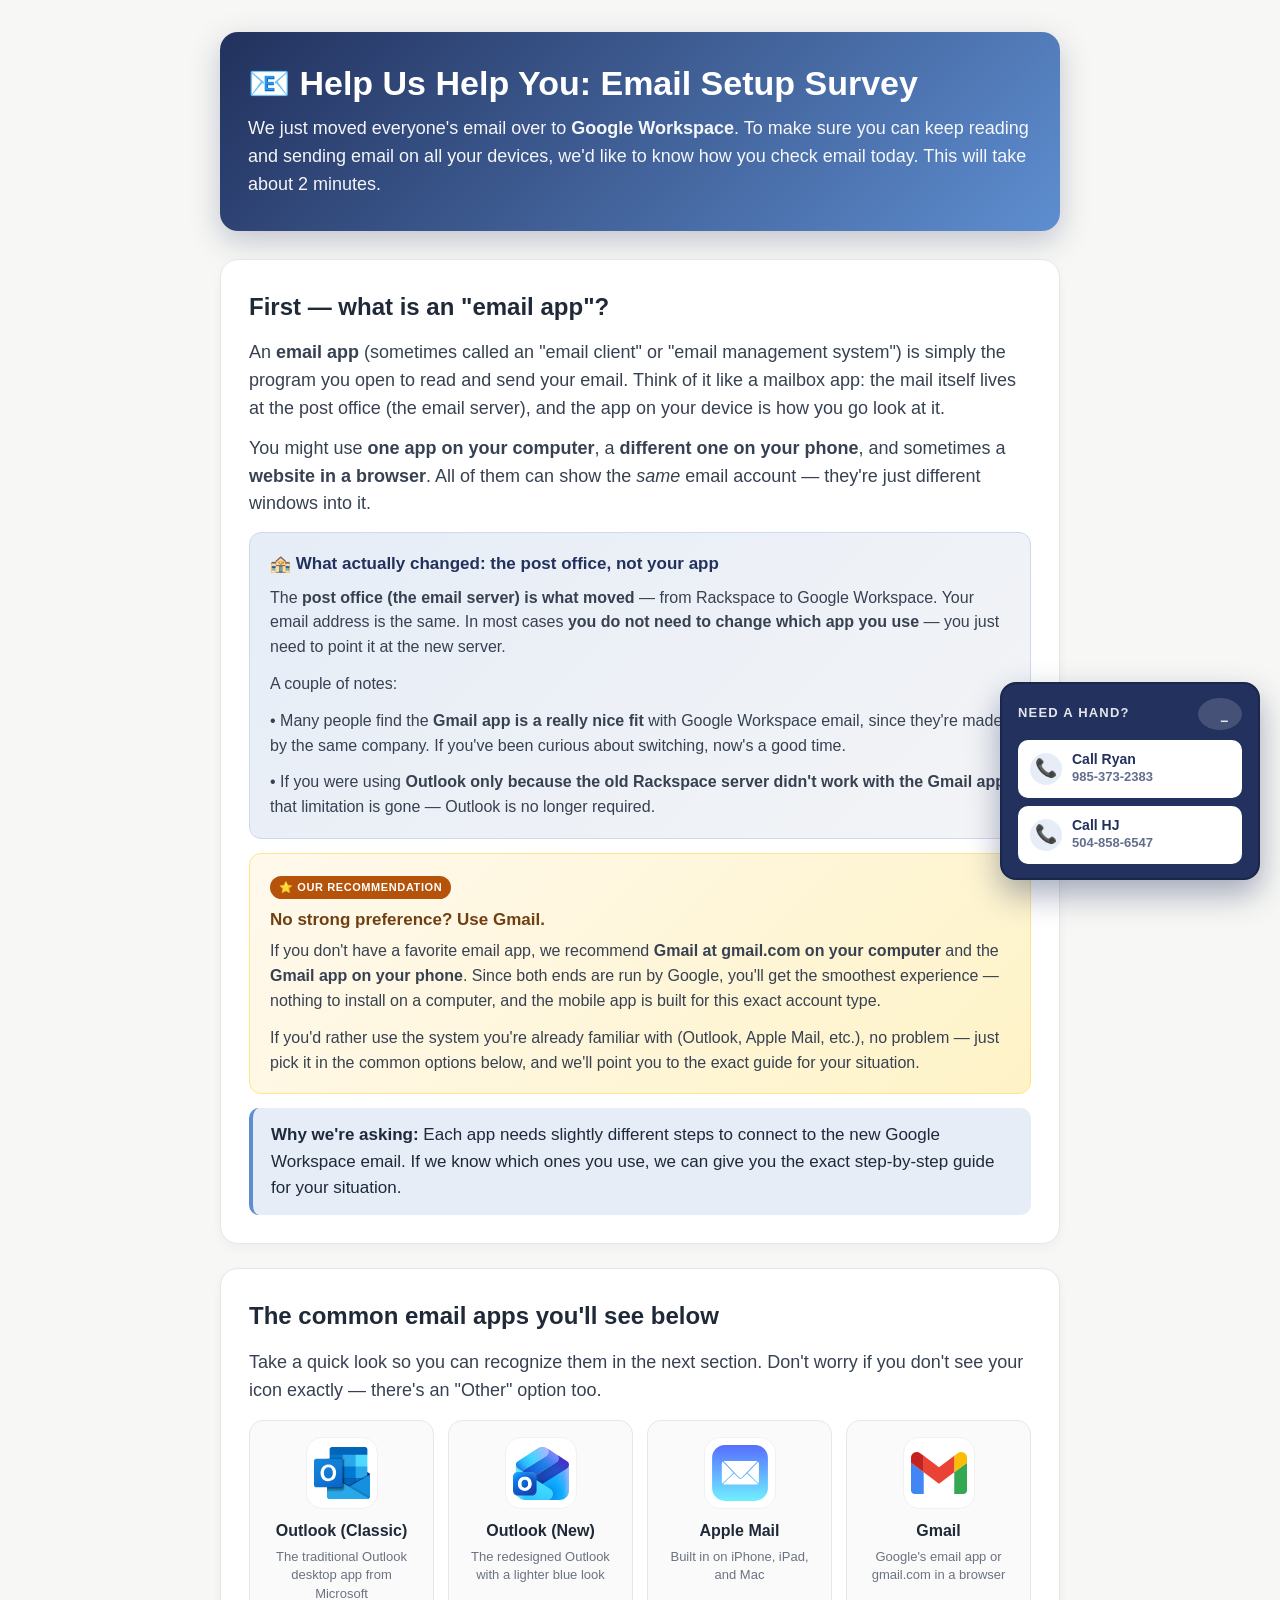
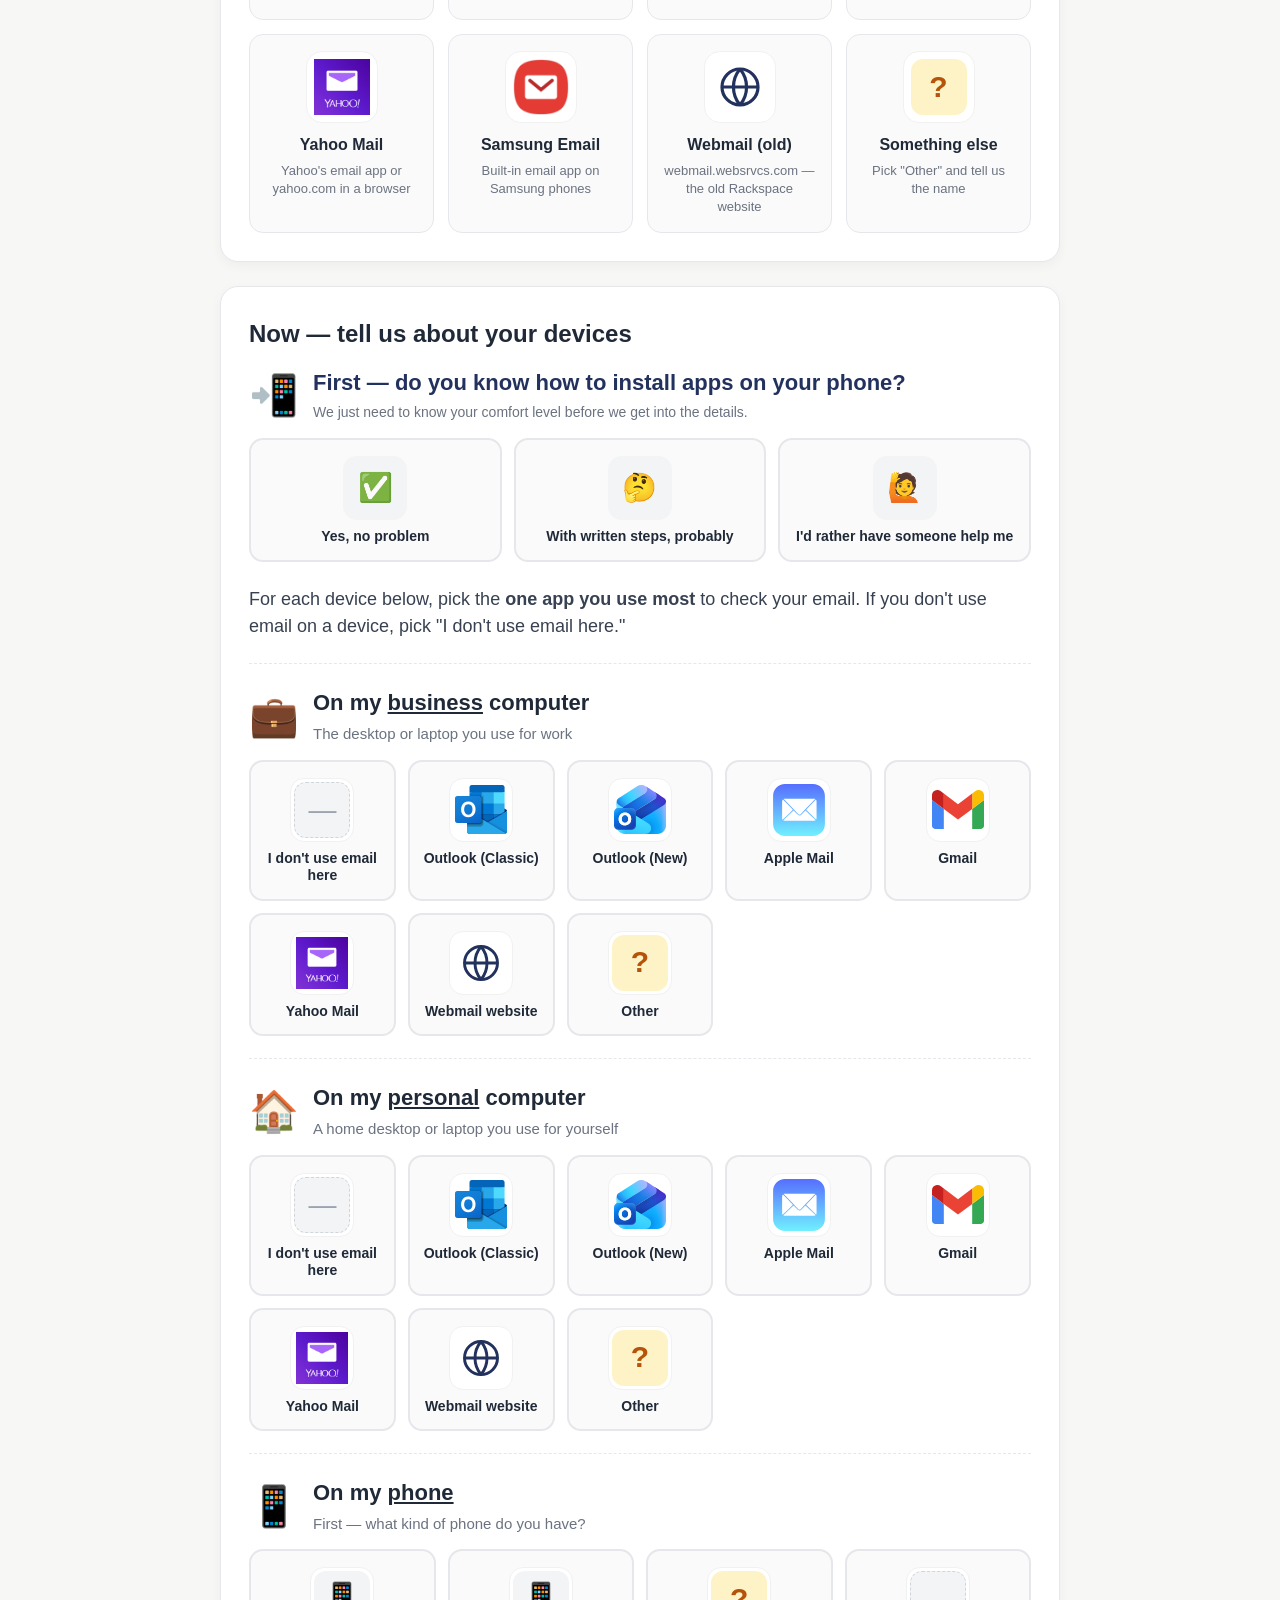
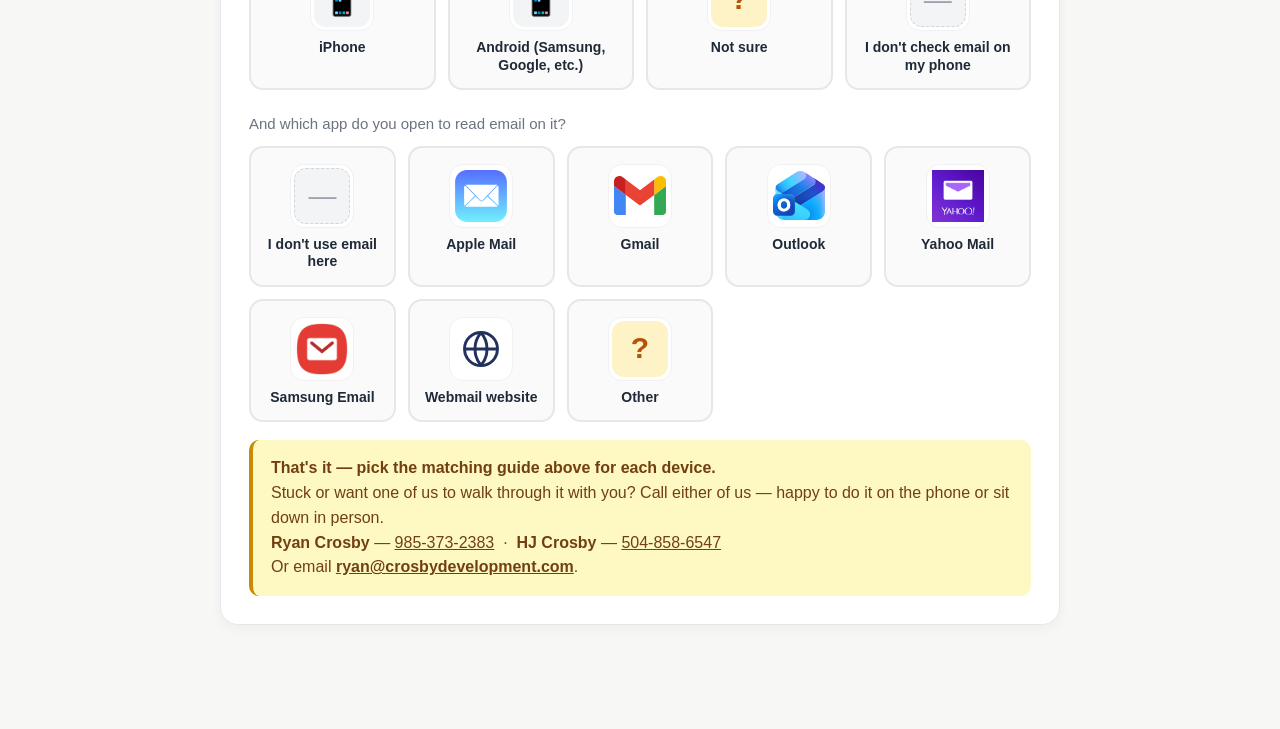
==== commit d1161ed0: "Self-serve survey + more prominent Google ref + Step-2 CTA Survey is now pure self-serve routing: - " ====
--- a/index.html
+++ b/index.html
@@ -539,14 +539,22 @@
   }
   .path-choice ul li { margin-bottom: 4px; }
   .path-meta {
-    font-size: 13px;
+    display: block;
+    font-size: 14.5px;
+    line-height: 1.4;
     color: var(--accent);
-    font-weight: 600;
-    margin-top: 8px;
-    padding-top: 8px;
-    border-top: 1px dashed var(--line);
-  }
-  .path-choice.selected .path-meta { color: #14532d; border-top-color: rgba(22, 163, 74, 0.3); }
+    font-weight: 700;
+    background: var(--accent-soft);
+    padding: 12px 14px;
+    border-radius: 10px;
+    margin-top: 12px;
+    border-left: 4px solid var(--accent-2);
+  }
+  .path-choice.selected .path-meta {
+    color: #14532d;
+    background: rgba(22, 163, 74, 0.12);
+    border-left-color: var(--selected);
+  }
 
   /* Gmail variant: subtle star prefix on the title (no yellow tint) */
   .path-gmail .path-title::before {
@@ -695,8 +703,72 @@
   }
   .install-help-card a.guide-link:hover { background: var(--accent-soft); }
 
-  /* anti-spam honeypot, hidden from real users */
-  .honeypot { position: absolute; left: -10000px; top: auto; width: 1px; height: 1px; overflow: hidden; }
+  /* Floating "Need help?" widget — same as the one on the guide pages */
+  .help-widget {
+    position: fixed;
+    bottom: 20px; right: 20px;
+    z-index: 1000;
+    font-family: -apple-system, BlinkMacSystemFont, "Segoe UI", Roboto, "Helvetica Neue", Arial, sans-serif;
+  }
+  .help-widget-card {
+    background: var(--accent);
+    color: white;
+    border-radius: 16px;
+    padding: 14px 16px;
+    box-shadow: 0 14px 32px rgba(34, 49, 93, 0.4);
+    width: 260px;
+    border: 2px solid #1a274a;
+  }
+  .help-widget-card .title {
+    display: flex; align-items: center; justify-content: space-between;
+    font-weight: 700; font-size: 13px;
+    letter-spacing: 1.2px; text-transform: uppercase;
+    opacity: 0.88;
+    margin-bottom: 10px;
+  }
+  .help-widget-card .title button {
+    background: rgba(255,255,255,0.18); border: 0; color: white;
+    width: 24px; height: 24px; border-radius: 50%;
+    font-size: 14px; font-weight: 700; cursor: pointer;
+    font-family: inherit; line-height: 1;
+  }
+  .help-widget-card .title button:hover { background: rgba(255,255,255,0.3); }
+  .help-widget-call {
+    display: flex; align-items: center; gap: 10px;
+    background: white; color: var(--accent);
+    text-decoration: none;
+    border-radius: 10px;
+    padding: 11px 12px;
+    margin-bottom: 8px;
+    font-weight: 700;
+  }
+  .help-widget-call:last-child { margin-bottom: 0; }
+  .help-widget-call .icon {
+    font-size: 18px;
+    width: 32px; height: 32px;
+    background: var(--accent-soft);
+    border-radius: 50%;
+    display: flex; align-items: center; justify-content: center;
+    flex-shrink: 0;
+  }
+  .help-widget-call .who { display: block; font-size: 14px; line-height: 1.15; }
+  .help-widget-call .num { display: block; font-size: 13px; opacity: 0.7; font-weight: 600; }
+  .help-widget-pill {
+    display: none;
+    background: var(--accent); color: white;
+    border: 2px solid #1a274a;
+    font-family: inherit; font-weight: 700; font-size: 15px;
+    border-radius: 999px;
+    padding: 12px 18px;
+    cursor: pointer;
+    box-shadow: 0 14px 32px rgba(34, 49, 93, 0.4);
+  }
+  .help-widget.collapsed .help-widget-card { display: none; }
+  .help-widget.collapsed .help-widget-pill { display: inline-flex; align-items: center; gap: 8px; }
+  @media (max-width: 560px) {
+    .help-widget { bottom: 12px; right: 12px; }
+    .help-widget-card { width: calc(100vw - 32px); max-width: 280px; }
+  }
 
   @media print {
     body { background: white; }
@@ -800,22 +872,8 @@
     </div>
   </section>
 
-  <!-- THE SURVEY -->
-  <form id="survey" class="card"
-        action="https://formsubmit.co/ryan@crosbydevelopment.com"
-        method="POST">
-
-    <!-- FormSubmit config -->
-    <input type="hidden" name="_cc" value="harryjr@crosbydevelopment.com">
-    <input type="hidden" name="_subject" value="📧 Email Setup Survey response">
-    <input type="hidden" name="_template" value="table">
-    <input type="hidden" name="_captcha" value="false">
-    <input type="hidden" name="_autoresponse" value="Thanks — we got your survey. Someone from Crosby Development will reach out to help get your email set up.">
-    <!-- Honeypot (real users won't fill this) -->
-    <div class="honeypot" aria-hidden="true">
-      <label>Leave this empty: <input type="text" name="_honey" tabindex="-1" autocomplete="off"></label>
-    </div>
-
+  <!-- INTERACTIVE GUIDE FINDER (no submit — self-serve routing) -->
+  <section id="survey" class="card">
     <h2>Now — tell us about your devices</h2>
 
     <!-- FIRST STEP: comfort with installing apps -->
@@ -1043,103 +1101,15 @@
       </div>
     </div>
 
-    <!-- OTHER DEVICE -->
-    <div class="device-block">
-      <div class="device-title">
-        <span class="device-emoji">📟</span>
-        <div>
-          <h3>Any <u>other</u> device?</h3>
-          <div class="sub">Tablets, e-readers, second phone, work laptop — leave blank if none.</div>
-        </div>
-      </div>
-      <div class="tablet-note">
-        <strong>Good news — most tablets work like phones:</strong>
-        <ul>
-          <li><strong>iPad</strong> uses the <strong>iPhone</strong> steps</li>
-          <li><strong>Android tablet</strong> (Samsung Tab, etc.) uses the <strong>Android phone</strong> steps</li>
-          <li><strong>Mac laptop / iMac</strong> uses the <strong>Mac</strong> steps</li>
-          <li><strong>Chromebook</strong> just uses <strong>gmail.com in a browser</strong></li>
-        </ul>
-        Only fill this in for something <em>not</em> in the list above, or skip it.
-      </div>
-      <label class="field" for="other_device_name">What is the device?</label>
-      <input type="text" id="other_device_name" name="other_device_name" placeholder="e.g., second laptop, work tablet">
-      <div style="margin-top:14px;">
-        <div class="choice-grid" data-question="other_device_app">
-          <label class="choice"><input type="radio" name="other_device_app" value="N/A"><div class="icon-frame"><span class="icon-none">—</span></div><div class="label">N/A</div></label>
-          <label class="choice"><input type="radio" name="other_device_app" value="Outlook (Classic)"><div class="icon-frame"><img src="icons/outlook-classic.svg" alt=""></div><div class="label">Outlook (Classic)</div></label>
-          <label class="choice"><input type="radio" name="other_device_app" value="Outlook (New)"><div class="icon-frame"><img src="icons/outlook-new.svg" alt=""></div><div class="label">Outlook (New)</div></label>
-          <label class="choice"><input type="radio" name="other_device_app" value="Apple Mail"><div class="icon-frame"><img src="icons/apple-mail.svg" alt=""></div><div class="label">Apple Mail</div></label>
-          <label class="choice"><input type="radio" name="other_device_app" value="Gmail"><div class="icon-frame"><img src="icons/gmail.svg" alt=""></div><div class="label">Gmail</div></label>
-          <label class="choice"><input type="radio" name="other_device_app" value="Yahoo Mail"><div class="icon-frame"><img src="icons/yahoo-mail.png" alt=""></div><div class="label">Yahoo Mail</div></label>
-          <label class="choice"><input type="radio" name="other_device_app" value="Webmail website"><div class="icon-frame"><svg viewBox="0 0 24 24" width="44" height="44" fill="none" stroke="#22315d" stroke-width="1.6"><circle cx="12" cy="12" r="9"/><path d="M3 12h18M12 3a14 14 0 010 18M12 3a14 14 0 000 18"/></svg></div><div class="label">Webmail website</div></label>
-          <label class="choice"><input type="radio" name="other_device_app" value="Other"><div class="icon-frame"><span class="icon-other">?</span></div><div class="label">Other</div></label>
-        </div>
-        <div class="other-input" data-for="other_device_app">
-          <input type="text" name="other_device_app_other_name" placeholder="What's the name of the app?">
-        </div>
-      </div>
-    </div>
-
-    <div class="device-block">
-      <div class="device-title">
-        <span class="device-emoji">📬</span>
-        <div>
-          <h3>How would you like the setup guide?</h3>
-        </div>
-      </div>
-      <div class="help-grid" data-question="guide_format">
-        <label class="choice"><input type="radio" name="guide_format" value="Emailed PDF"><div class="icon-frame">📧</div><div class="label">Emailed PDF</div></label>
-        <label class="choice"><input type="radio" name="guide_format" value="Printed paper handout"><div class="icon-frame">📄</div><div class="label">Printed paper handout</div></label>
-        <label class="choice"><input type="radio" name="guide_format" value="Phone call walk-through"><div class="icon-frame">📞</div><div class="label">Phone call walk-through</div></label>
-        <label class="choice"><input type="radio" name="guide_format" value="In-person help"><div class="icon-frame">🤝</div><div class="label">In-person help</div></label>
-      </div>
-    </div>
-
-    <!-- CONTACT -->
-    <div class="device-block">
-      <div class="device-title">
-        <span class="device-emoji">👋</span>
-        <div>
-          <h3>Who are you, and how can we reach you?</h3>
-        </div>
-      </div>
-      <div class="contact-row">
-        <div>
-          <label class="field" for="name">Your name</label>
-          <input type="text" id="name" name="name" placeholder="First and last name" required>
-        </div>
-        <div>
-          <label class="field" for="phone">Best phone number</label>
-          <input type="tel" id="phone" name="phone" placeholder="(555) 555-5555">
-        </div>
-      </div>
-      <div class="contact-row">
-        <div>
-          <label class="field" for="email">Best email to reach you at <span style="font-weight:400;color:var(--muted);">(your new one, if you know it)</span></label>
-          <input type="email" id="email" name="email" placeholder="you@example.com" required>
-        </div>
-        <div>
-          <label class="field" for="best_time">Best time of day to reach you</label>
-          <input type="text" id="best_time" name="best_time" placeholder="e.g., Mornings, after 5pm, weekends">
-        </div>
-      </div>
-    </div>
-
-    <!-- SUBMIT -->
-    <div class="actions">
-      <button type="submit" class="primary">📨 Send My Answers</button>
-      <button type="button" class="secondary" onclick="window.print()">🖨️ Print / Save as PDF</button>
-    </div>
-
     <div class="return-note">
-      <strong>Need help right now?</strong> Call either of us — we're happy to walk through this with you.<br>
+      <strong>That's it — pick the matching guide above for each device.</strong><br>
+      Stuck or want one of us to walk through it with you? Call either of us — happy to do it on the phone or sit down in person.<br>
       <strong>Ryan Crosby</strong> — <a href="tel:9853732383" style="color:#713f12;">985-373-2383</a> &nbsp;·&nbsp;
       <strong>HJ Crosby</strong> — <a href="tel:5048586547" style="color:#713f12;">504-858-6547</a><br>
       Or email <a href="mailto:ryan@crosbydevelopment.com" style="color:#713f12;font-weight:700;">ryan@crosbydevelopment.com</a>.
     </div>
 
-  </form>
+  </section>
 
 </div>
 
@@ -1408,5 +1378,23 @@
     });
   });
 </script>
+
+<div class="help-widget" id="helpWidget">
+  <div class="help-widget-card">
+    <div class="title">Need a hand?
+      <button type="button" aria-label="Minimize" onclick="document.getElementById('helpWidget').classList.add('collapsed')">−</button>
+    </div>
+    <a class="help-widget-call" href="tel:9853732383">
+      <span class="icon">📞</span>
+      <span><span class="who">Call Ryan</span><span class="num">985-373-2383</span></span>
+    </a>
+    <a class="help-widget-call" href="tel:5048586547">
+      <span class="icon">📞</span>
+      <span><span class="who">Call HJ</span><span class="num">504-858-6547</span></span>
+    </a>
+  </div>
+  <button class="help-widget-pill" type="button" aria-label="Show help" onclick="document.getElementById('helpWidget').classList.remove('collapsed')">📞 Need help?</button>
+</div>
+
 </body>
 </html>
